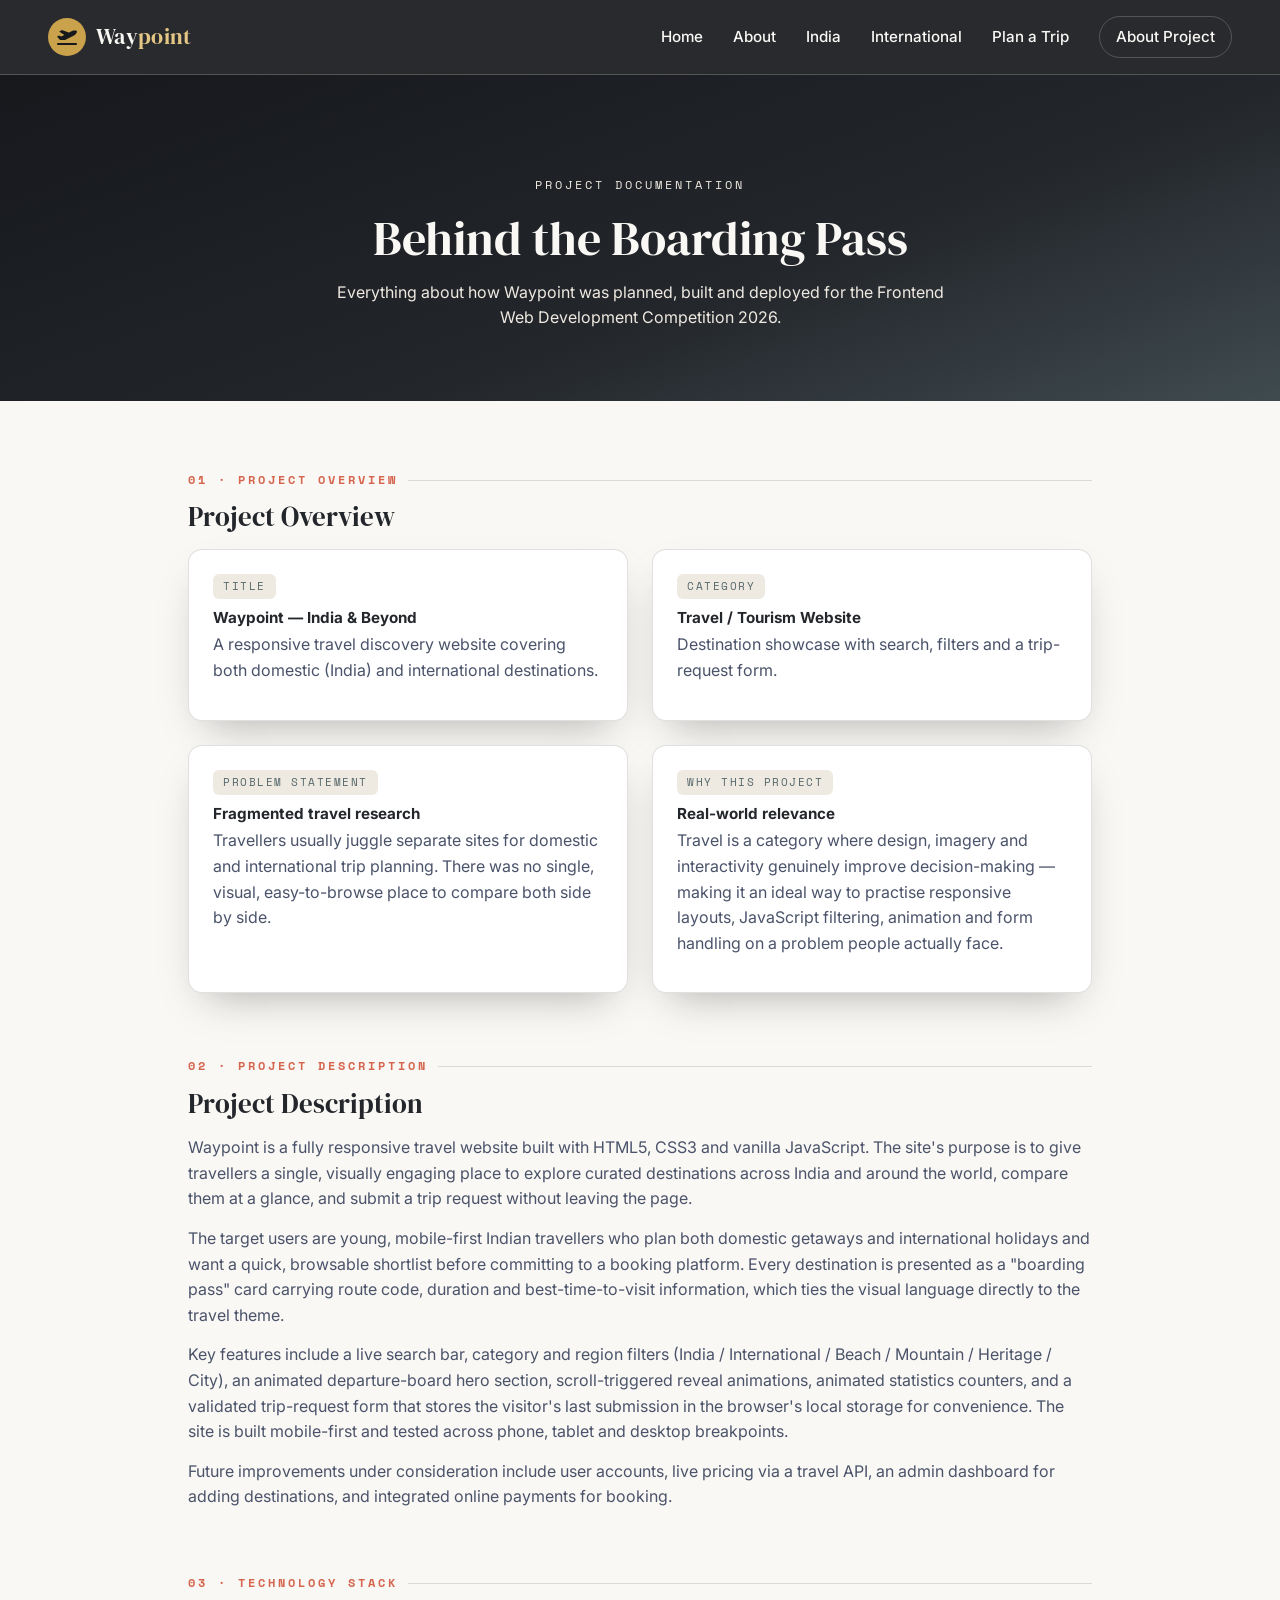
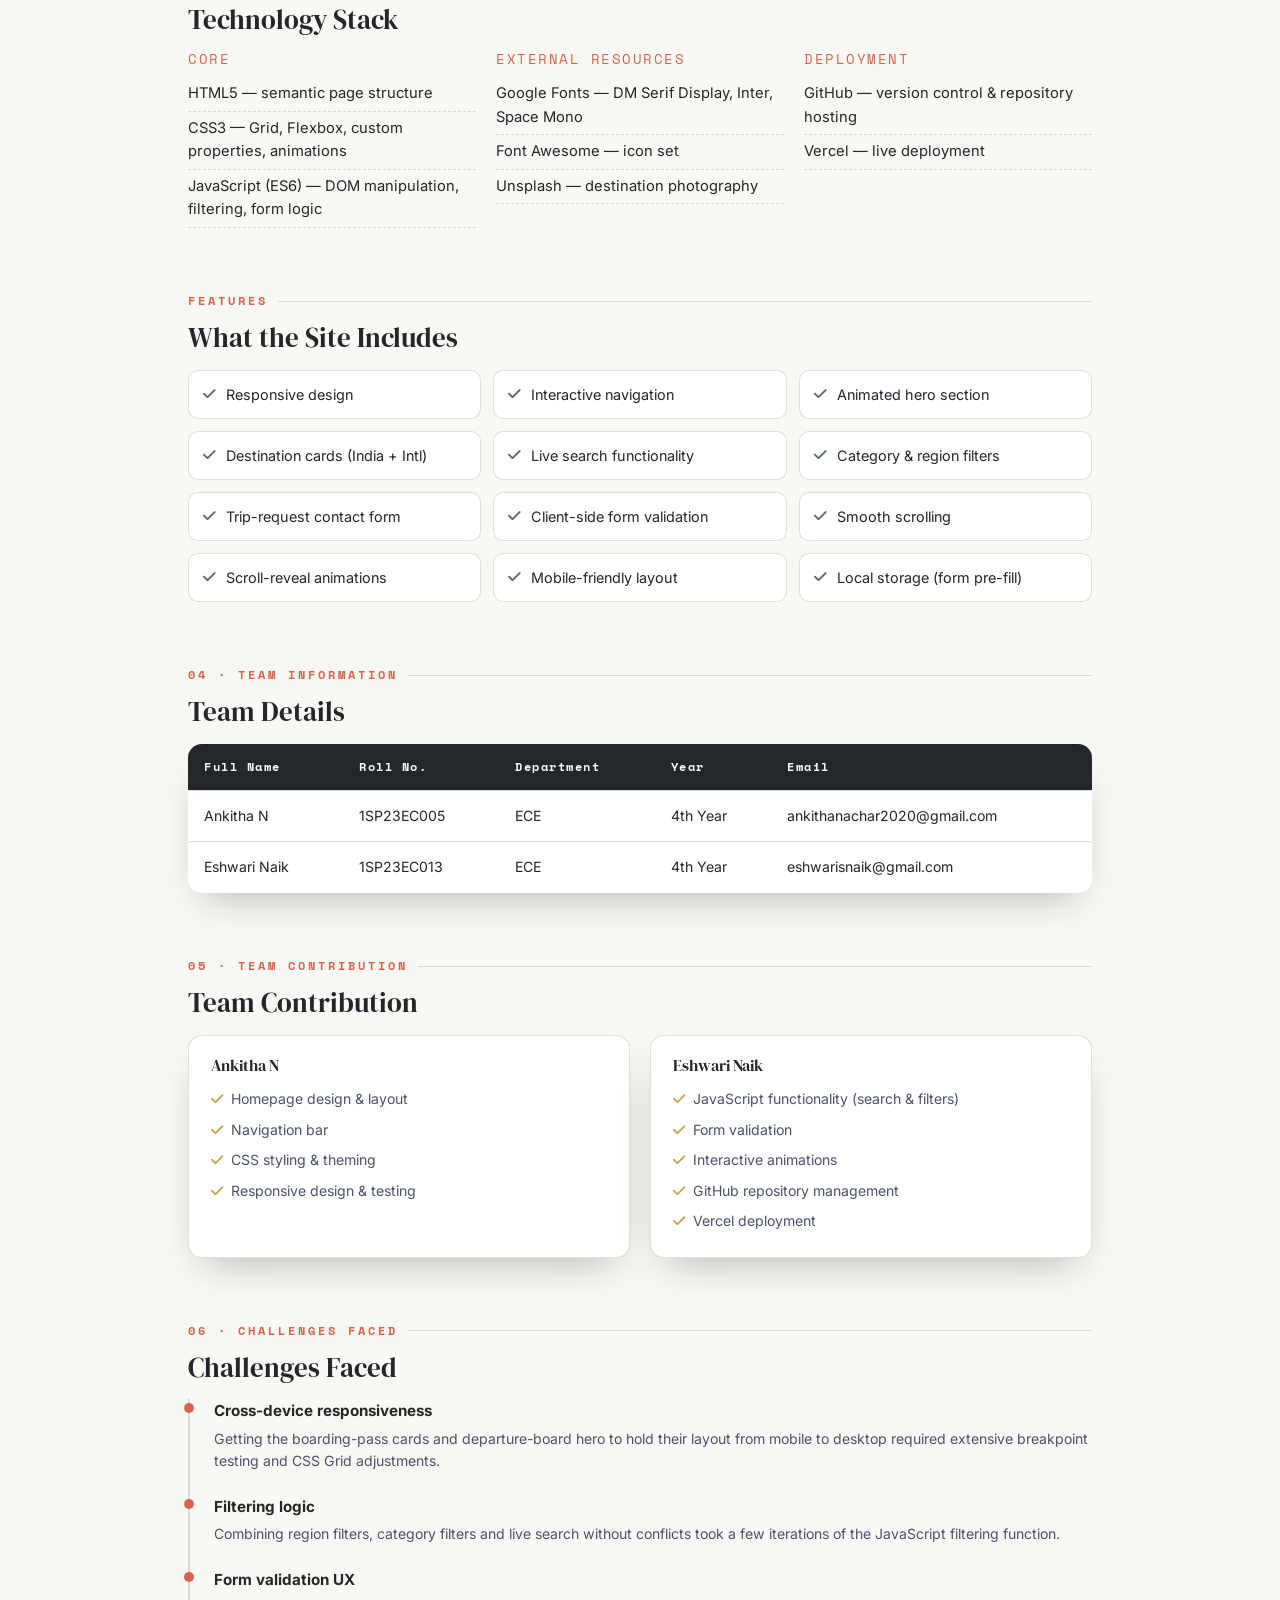
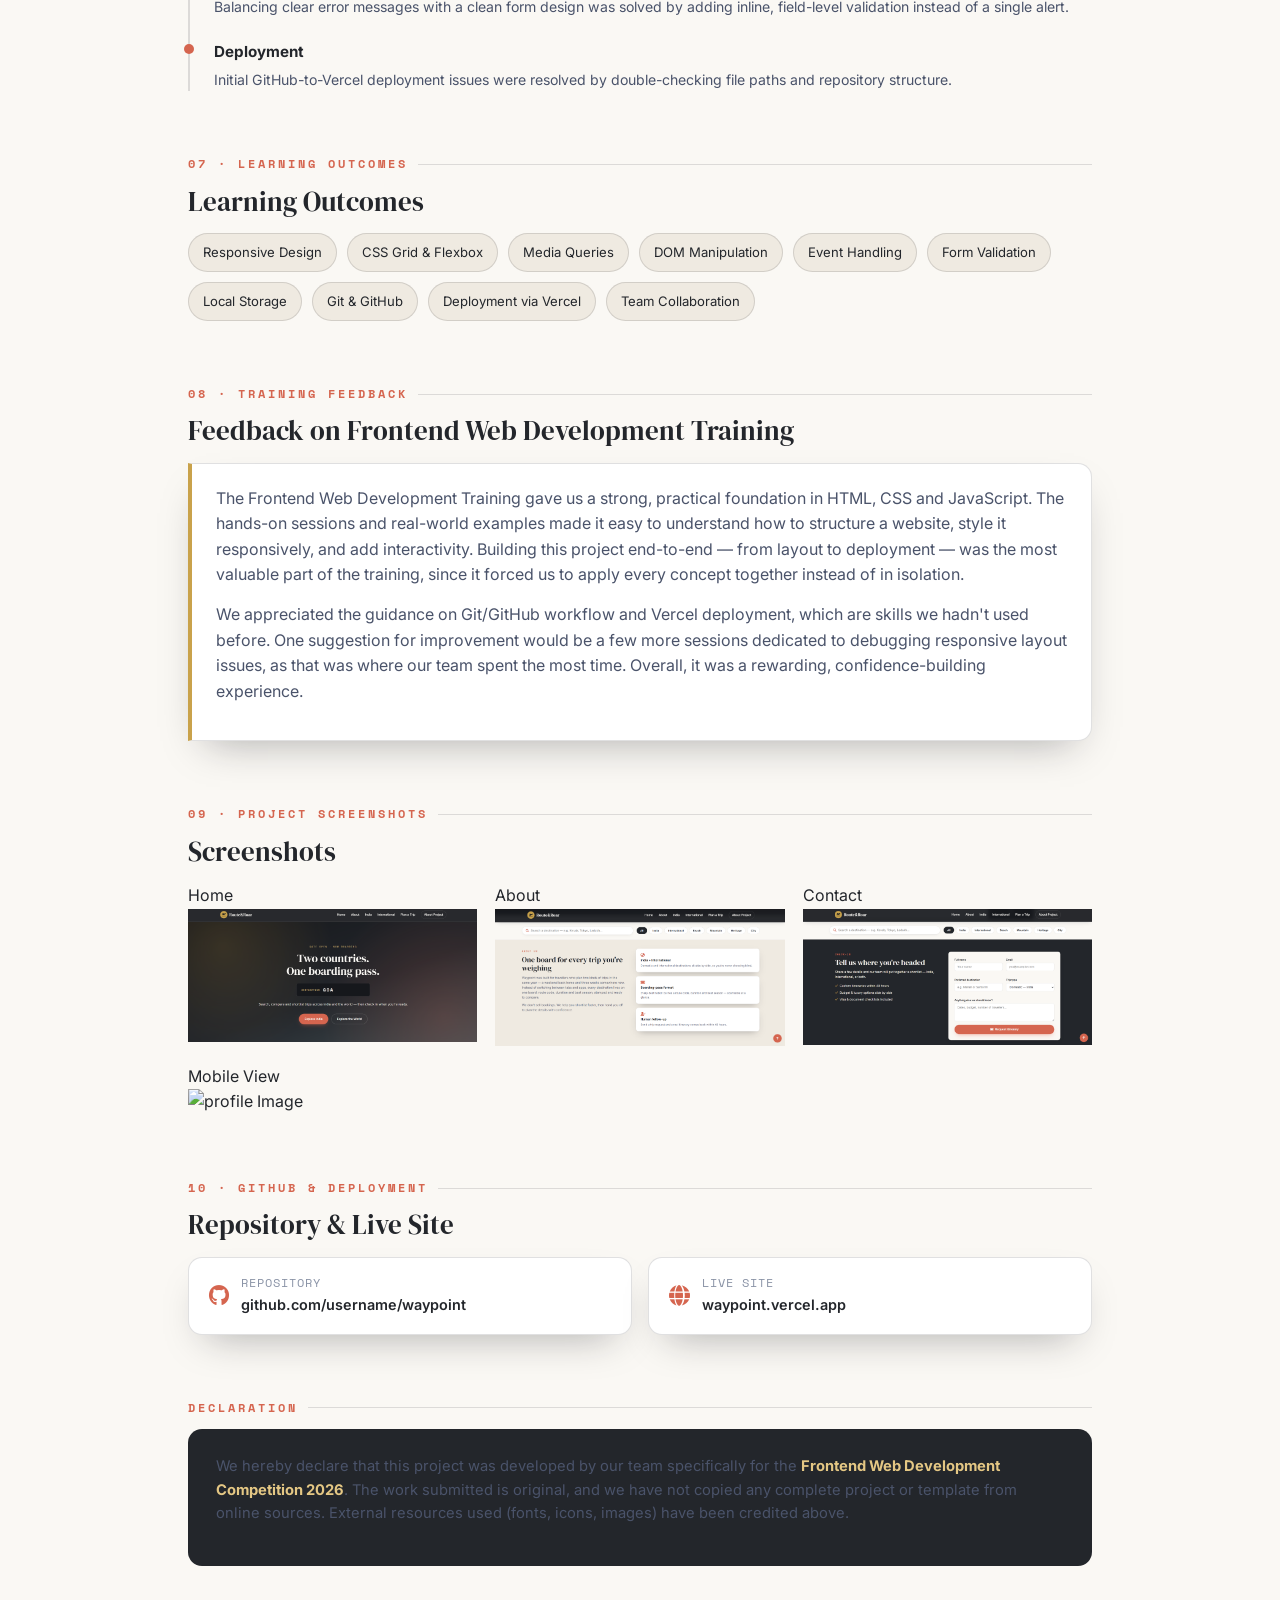
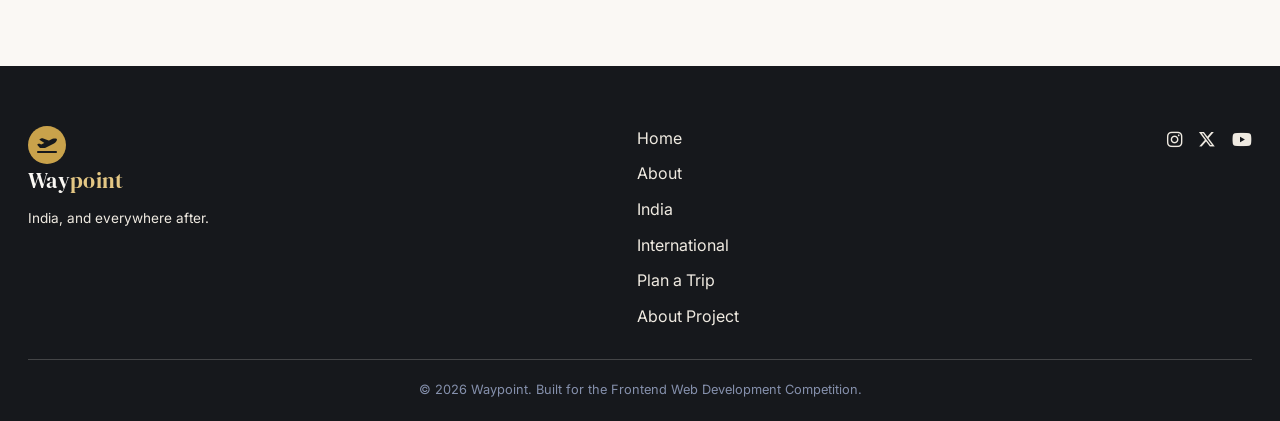
==== about.html @ a16e421b "Fix HTML encoding issues in about.html" ====
<!DOCTYPE html>
<html lang="en">
<head>
<meta charset="UTF-8">
<meta name="viewport" content="width=device-width, initial-scale=1.0">
<title>About Project — Route&Roar</title>
<link rel="preconnect" href="https://fonts.googleapis.com">
<link href="https://fonts.googleapis.com/css2?family=DM+Serif+Display:ital@0;1&family=Inter:wght@400;500;600;700&family=Space+Mono:wght@400;700&display=swap" rel="stylesheet">
<link rel="stylesheet" href="https://cdnjs.cloudflare.com/ajax/libs/font-awesome/6.5.1/css/all.min.css">
<link rel="stylesheet" href="style.css">
</head>
<body>

<!-- ===== NAV ===== -->
<header class="topbar" id="topbar">
  <div class="topbar-inner">
    <a href="index.html" class="brand">
      <span class="brand-mark"><i class="fa-solid fa-plane-departure"></i></span>
      <span class="brand-text">Way<em>point</em></span>
    </a>
    <nav class="navlinks" id="navlinks">
      <a href="index.html#home">Home</a>
      <a href="index.html#about">About</a>
      <a href="index.html#india">India</a>
      <a href="index.html#international">International</a>
      <a href="index.html#contact">Plan a Trip</a>
      <a href="about.html" class="doc-link">About Project</a>
    </nav>
    <button class="hamburger" id="hamburger" aria-label="Toggle menu">
      <span></span><span></span><span></span>
    </button>
  </div>
</header>

<!-- ===== DOC HERO ===== -->
<section class="doc-hero">
  <p class="eyebrow">PROJECT DOCUMENTATION</p>
  <h1>Behind the Boarding Pass</h1>
  <p>Everything about how Waypoint was planned, built and deployed for the Frontend Web Development Competition 2026.</p>
</section>

<div class="doc-wrap">

  <!-- 1. PROJECT OVERVIEW -->
  <section class="doc-section reveal">
    <div class="doc-kicker">01 · PROJECT OVERVIEW</div>
    <h2>Project Overview</h2>
    <div class="doc-grid-2">
      <div class="info-card">
        <span class="tag">TITLE</span>
        <h3>Waypoint — India & Beyond</h3>
        <p>A responsive travel discovery website covering both domestic (India) and international destinations.</p>
      </div>
      <div class="info-card">
        <span class="tag">CATEGORY</span>
        <h3>Travel / Tourism Website</h3>
        <p>Destination showcase with search, filters and a trip-request form.</p>
      </div>
      <div class="info-card">
        <span class="tag">PROBLEM STATEMENT</span>
        <h3>Fragmented travel research</h3>
        <p>Travellers usually juggle separate sites for domestic and international trip planning. There was no single, visual, easy-to-browse place to compare both side by side.</p>
      </div>
      <div class="info-card">
        <span class="tag">WHY THIS PROJECT</span>
        <h3>Real-world relevance</h3>
        <p>Travel is a category where design, imagery and interactivity genuinely improve decision-making — making it an ideal way to practise responsive layouts, JavaScript filtering, animation and form handling on a problem people actually face.</p>
      </div>
    </div>
  </section>

  <!-- 2. PROJECT DESCRIPTION -->
  <section class="doc-section reveal">
    <div class="doc-kicker">02 · PROJECT DESCRIPTION</div>
    <h2>Project Description</h2>
    <p>Waypoint is a fully responsive travel website built with HTML5, CSS3 and vanilla JavaScript. The site's purpose is to give travellers a single, visually engaging place to explore curated destinations across India and around the world, compare them at a glance, and submit a trip request without leaving the page.</p>
    <p>The target users are young, mobile-first Indian travellers who plan both domestic getaways and international holidays and want a quick, browsable shortlist before committing to a booking platform. Every destination is presented as a "boarding pass" card carrying route code, duration and best-time-to-visit information, which ties the visual language directly to the travel theme.</p>
    <p>Key features include a live search bar, category and region filters (India / International / Beach / Mountain / Heritage / City), an animated departure-board hero section, scroll-triggered reveal animations, animated statistics counters, and a validated trip-request form that stores the visitor's last submission in the browser's local storage for convenience. The site is built mobile-first and tested across phone, tablet and desktop breakpoints.</p>
    <p>Future improvements under consideration include user accounts, live pricing via a travel API, an admin dashboard for adding destinations, and integrated online payments for booking.</p>
  </section>

  <!-- 3. TECHNOLOGY STACK -->
  <section class="doc-section reveal">
    <div class="doc-kicker">03 · TECHNOLOGY STACK</div>
    <h2>Technology Stack</h2>
    <div class="stack-groups">
      <div>
        <h3>CORE</h3>
        <ul>
          <li>HTML5 — semantic page structure</li>
          <li>CSS3 — Grid, Flexbox, custom properties, animations</li>
          <li>JavaScript (ES6) — DOM manipulation, filtering, form logic</li>
        </ul>
      </div>
      <div>
        <h3>EXTERNAL RESOURCES</h3>
        <ul>
          <li>Google Fonts — DM Serif Display, Inter, Space Mono</li>
          <li>Font Awesome — icon set</li>
          <li>Unsplash — destination photography</li>
        </ul>
      </div>
      <div>
        <h3>DEPLOYMENT</h3>
        <ul>
          <li>GitHub — version control &amp; repository hosting</li>
          <li>Vercel — live deployment</li>
        </ul>
      </div>
    </div>
  </section>

  <!-- FEATURES -->
  <section class="doc-section reveal">
    <div class="doc-kicker">FEATURES</div>
    <h2>What the Site Includes</h2>
    <ul class="feature-checklist">
      <li><i class="fa-solid fa-check"></i> Responsive design</li>
      <li><i class="fa-solid fa-check"></i> Interactive navigation</li>
      <li><i class="fa-solid fa-check"></i> Animated hero section</li>
      <li><i class="fa-solid fa-check"></i> Destination cards (India + Intl)</li>
      <li><i class="fa-solid fa-check"></i> Live search functionality</li>
      <li><i class="fa-solid fa-check"></i> Category &amp; region filters</li>
      <li><i class="fa-solid fa-check"></i> Trip-request contact form</li>
      <li><i class="fa-solid fa-check"></i> Client-side form validation</li>
      <li><i class="fa-solid fa-check"></i> Smooth scrolling</li>
      <li><i class="fa-solid fa-check"></i> Scroll-reveal animations</li>
      <li><i class="fa-solid fa-check"></i> Mobile-friendly layout</li>
      <li><i class="fa-solid fa-check"></i> Local storage (form pre-fill)</li>
    </ul>
  </section>

  <!-- 4. TEAM INFORMATION -->
  <section class="doc-section reveal">
    <div class="doc-kicker">04 · TEAM INFORMATION</div>
    <h2>Team Details</h2>
    <table class="team-table">
      <thead>
        <tr><th>Full Name</th><th>Roll No.</th><th>Department</th><th>Year</th><th>Email </th></tr>
      </thead>
      <tbody>
        <tr><td>Ankitha N</td><td>1SP23EC005</td><td>ECE</td><td>4th Year</td><td>ankithanachar2020@gmail.com</td></tr>
        <tr><td>Eshwari Naik</td><td>1SP23EC013</td><td>ECE</td><td>4th Year</td><td>eshwarisnaik@gmail.com</td></tr>
      </tbody>
    </table>
  </section>

  <!-- 5. TEAM CONTRIBUTION -->
  <section class="doc-section reveal">
    <div class="doc-kicker">05 · TEAM CONTRIBUTION</div>
    <h2>Team Contribution</h2>
    <div class="contribution-grid">
      <div class="contribution-card">
        <h3>Ankitha N</h3>
        <ul>
          <li><i class="fa-solid fa-check"></i> Homepage design &amp; layout</li>
          <li><i class="fa-solid fa-check"></i> Navigation bar</li>
          <li><i class="fa-solid fa-check"></i> CSS styling &amp; theming</li>
           <li><i class="fa-solid fa-check"></i> Responsive design &amp; testing</li>
        </ul>
      </div>
      <div class="contribution-card">
        <h3>Eshwari Naik</h3>
        <ul>
          <li><i class="fa-solid fa-check"></i> JavaScript functionality (search &amp; filters)</li>
          <li><i class="fa-solid fa-check"></i> Form validation</li>
          <li><i class="fa-solid fa-check"></i> Interactive animations</li>
          <li><i class="fa-solid fa-check"></i> GitHub repository management</li>
          <li><i class="fa-solid fa-check"></i> Vercel deployment</li>
        </ul>
      </div>
    </div>
  </section>

  <!-- 6. CHALLENGES FACED -->
  <section class="doc-section reveal">
    <div class="doc-kicker">06 · CHALLENGES FACED</div>
    <h2>Challenges Faced</h2>
    <div class="timeline">
      <div class="timeline-item">
        <h4>Cross-device responsiveness</h4>
        <p>Getting the boarding-pass cards and departure-board hero to hold their layout from mobile to desktop required extensive breakpoint testing and CSS Grid adjustments.</p>
      </div>
      <div class="timeline-item">
        <h4>Filtering logic</h4>
        <p>Combining region filters, category filters and live search without conflicts took a few iterations of the JavaScript filtering function.</p>
      </div>
      <div class="timeline-item">
        <h4>Form validation UX</h4>
        <p>Balancing clear error messages with a clean form design was solved by adding inline, field-level validation instead of a single alert.</p>
      </div>
      <div class="timeline-item">
        <h4>Deployment</h4>
        <p>Initial GitHub-to-Vercel deployment issues were resolved by double-checking file paths and repository structure.</p>
      </div>
    </div>
  </section>

  <!-- 7. LEARNING OUTCOMES -->
  <section class="doc-section reveal">
    <div class="doc-kicker">07 · LEARNING OUTCOMES</div>
    <h2>Learning Outcomes</h2>
    <div class="outcome-tags">
      <span>Responsive Design</span>
      <span>CSS Grid &amp; Flexbox</span>
      <span>Media Queries</span>
      <span>DOM Manipulation</span>
      <span>Event Handling</span>
      <span>Form Validation</span>
      <span>Local Storage</span>
      <span>Git &amp; GitHub</span>
      <span>Deployment via Vercel</span>
      <span>Team Collaboration</span>
    </div>
  </section>

  <!-- 8. FEEDBACK -->
  <section class="doc-section reveal">
    <div class="doc-kicker">08 · TRAINING FEEDBACK</div>
    <h2>Feedback on Frontend Web Development Training</h2>
    <div class="feedback-box">
      <p>The Frontend Web Development Training gave us a strong, practical foundation in HTML, CSS and JavaScript. The hands-on sessions and real-world examples made it easy to understand how to structure a website, style it responsively, and add interactivity. Building this project end-to-end — from layout to deployment — was the most valuable part of the training, since it forced us to apply every concept together instead of in isolation.</p>
      <p style="margin-top:12px;">We appreciated the guidance on Git/GitHub workflow and Vercel deployment, which are skills we hadn't used before. One suggestion for improvement would be a few more sessions dedicated to debugging responsive layout issues, as that was where our team spent the most time. Overall, it was a rewarding, confidence-building experience.</p>
    </div>
  </section>

  <!-- 9. SCREENSHOTS -->
  <section class="doc-section reveal">
    <div class="doc-kicker">09 · PROJECT SCREENSHOTS</div>
    <h2>Screenshots</h2>
    <div class="screenshot-grid">
     <div><span>Home </span><img src="home.png" alt="profile Image"></div>
      <div><span>About </span><img src="about.png" alt="profile Image"></div>
      <div><span>Contact</span><img src="contact.png" alt="profile Image"></div>
    <div><span>Mobile View </span><img src="mobile.png" alt="profile Image"></div>
    </div>
  </section>

  <!-- 10. LINKS -->
  <section class="doc-section reveal">
    <div class="doc-kicker">10 · GITHUB &amp; DEPLOYMENT</div>
    <h2>Repository &amp; Live Site</h2>
    <div class="link-buttons">
      <div class="link-card">
        <i class="fa-brands fa-github"></i>
        <div><span>REPOSITORY</span><a href="https://github.com/username/waypoint" target="_blank" rel="noopener">github.com/username/waypoint</a></div>
      </div>
      <div class="link-card">
        <i class="fa-solid fa-globe"></i>
        <div><span>LIVE SITE</span><a href="https://waypoint.vercel.app" target="_blank" rel="noopener">waypoint.vercel.app</a></div>
      </div>
    </div>
  </section>

  <!-- DECLARATION -->
  <section class="doc-section reveal">
    <div class="doc-kicker">DECLARATION</div>
    <div class="declaration-box">
      <p>We hereby declare that this project was developed by our team specifically for the <strong>Frontend Web Development Competition 2026</strong>. The work submitted is original, and we have not copied any complete project or template from online sources. External resources used (fonts, icons, images) have been credited above.</p>
    </div>
  </section>

</div>

<!-- ===== FOOTER ===== -->
<footer class="site-footer">
  <div class="footer-inner">
    <div class="footer-brand">
      <span class="brand-mark"><i class="fa-solid fa-plane-departure"></i></span>
      <span class="brand-text">Way<em>point</em></span>
      <p>India, and everywhere after.</p>
    </div>
    <div class="footer-links">
      <a href="index.html#home">Home</a>
      <a href="index.html#about">About</a>
      <a href="index.html#india">India</a>
      <a href="index.html#international">International</a>
      <a href="index.html#contact">Plan a Trip</a>
      <a href="about.html">About Project</a>
    </div>
    <div class="footer-social">
      <a href="#" aria-label="Instagram"><i class="fa-brands fa-instagram"></i></a>
      <a href="#" aria-label="Twitter"><i class="fa-brands fa-x-twitter"></i></a>
      <a href="#" aria-label="YouTube"><i class="fa-brands fa-youtube"></i></a>
    </div>
  </div>
  <p class="footer-bottom">&copy; 2026 Waypoint. Built for the Frontend Web Development Competition.</p>
</footer>

<div class="scroll-top" id="scrollTop" aria-label="Scroll to top"><i class="fa-solid fa-arrow-up"></i></div>

<script src="script.js"></script>
</body>
</html>
---- style.css ----
/* =========================================================
   WAYPOINT — Travel Website
   Palette: Indigo navy / Marigold gold / Coral / Cream / Teal
   Type: DM Serif Display (display) + Inter (body) + Space Mono (data)
   ========================================================= */

:root{
  --navy: #23262B;
  --navy-deep: #16181C;
  --gold: #C9A24B;
  --gold-soft: #E4C784;
  --coral: #D5654F;
  --cream: #FAF8F4;
  --cream-dim: #EFEAE1;
  --teal: #55676B;
  --ink: #23262B;
  --line: rgba(35,38,43,0.14);
  --line-light: rgba(250,248,244,0.2);

  --font-display: 'DM Serif Display', serif;
  --font-body: 'Inter', sans-serif;
  --font-mono: 'Space Mono', monospace;

  --radius: 14px;
  --shadow: 0 18px 40px -18px rgba(22,24,28,0.35);
}

*{ box-sizing:border-box; margin:0; padding:0; }
html{ scroll-behavior:smooth; }
body{
  font-family: var(--font-body);
  color: var(--ink);
  background: var(--cream);
  line-height:1.6;
  overflow-x:hidden;
}
img{ max-width:100%; display:block; }
a{ text-decoration:none; color:inherit; }
ul{ list-style:none; }
h1,h2,h3{ font-family: var(--font-display); font-weight:400; line-height:1.15; }

@media (prefers-reduced-motion: reduce){
  *{ animation-duration:0.01ms !important; animation-iteration-count:1 !important; transition-duration:0.01ms !important; scroll-behavior:auto !important; }
}

:focus-visible{ outline:3px solid var(--coral); outline-offset:2px; }

.btn{
  display:inline-flex; align-items:center; gap:8px;
  padding:14px 28px; border-radius:999px; font-weight:600; font-size:0.95rem;
  border:2px solid transparent; cursor:pointer; transition:transform .2s ease, box-shadow .2s ease, background .2s ease;
}
.btn-primary{ background:var(--coral); color:var(--cream); box-shadow:0 10px 24px -10px rgba(232,101,79,0.6); }
.btn-primary:hover{ transform:translateY(-2px); box-shadow:0 16px 30px -12px rgba(232,101,79,0.7); }
.btn-ghost{ background:transparent; border-color:var(--line-light); color:var(--cream); }
.btn-ghost:hover{ background:rgba(250,246,239,0.1); transform:translateY(-2px); }
.btn-wide{ width:100%; justify-content:center; }

/* ===================== NAV ===================== */
.topbar{
  position:sticky; top:0; z-index:100;
  background:rgba(22,24,28,0.92);
  backdrop-filter:blur(10px);
  border-bottom:1px solid var(--line-light);
}
.topbar-inner{
  max-width:1240px; margin:0 auto; padding:16px 28px;
  display:flex; align-items:center; justify-content:space-between;
}
.brand{ display:flex; align-items:center; gap:10px; color:var(--cream); }
.brand-mark{
  width:38px; height:38px; border-radius:50%; background:var(--gold);
  display:flex; align-items:center; justify-content:center; color:var(--navy-deep); font-size:1rem;
}
.brand-text{ font-family:var(--font-display); font-size:1.35rem; letter-spacing:0.3px; }
.brand-text em{ font-style:normal; color:var(--gold-soft); }

.navlinks{ display:flex; align-items:center; gap:30px; }
.navlinks a{ color:var(--cream); font-weight:500; font-size:0.95rem; position:relative; padding:4px 0; }
.navlinks a::after{
  content:""; position:absolute; left:0; bottom:-4px; width:0; height:2px; background:var(--gold);
  transition:width .25s ease;
}
.navlinks a:hover::after{ width:100%; }
.doc-link{
  border:1px solid var(--line-light); border-radius:999px; padding:8px 16px !important;
}
.doc-link::after{ display:none; }
.doc-link:hover{ background:var(--gold); color:var(--navy-deep); border-color:var(--gold); }

.hamburger{
  display:none; flex-direction:column; gap:5px; background:none; border:none; cursor:pointer; padding:6px;
}
.hamburger span{ width:24px; height:2px; background:var(--cream); border-radius:2px; transition:.3s; }
.hamburger.open span:nth-child(1){ transform:translateY(7px) rotate(45deg); }
.hamburger.open span:nth-child(2){ opacity:0; }
.hamburger.open span:nth-child(3){ transform:translateY(-7px) rotate(-45deg); }

/* ===================== HERO ===================== */
.hero{
  position:relative;
  background:linear-gradient(160deg, var(--navy-deep) 0%, var(--navy) 55%, var(--teal) 130%);
  color:var(--cream);
  padding:120px 28px 100px;
  text-align:center;
  overflow:hidden;
}
.hero-bg{
  position:absolute; inset:0;
  background-image:
    radial-gradient(circle at 12% 20%, rgba(217,164,65,0.16), transparent 40%),
    radial-gradient(circle at 88% 78%, rgba(232,101,79,0.18), transparent 45%);
  pointer-events:none;
}
.hero-inner{ position:relative; max-width:820px; margin:0 auto; }
.eyebrow{
  font-family:var(--font-mono); letter-spacing:3px; font-size:0.75rem; color:var(--gold-soft);
  margin-bottom:18px;
}
.hero-title{ font-size:clamp(2.2rem, 5.5vw, 3.6rem); margin-bottom:32px; }

.flap-board{
  display:flex; justify-content:center; margin:0 auto 28px;
}
.flap-row{
  display:inline-flex; align-items:center; gap:16px;
  background:var(--navy-deep); border:1px solid var(--line-light);
  border-radius:10px; padding:14px 26px;
}
.flap-label{ font-family:var(--font-mono); font-size:0.7rem; letter-spacing:2px; color:var(--gold-soft); }
.flap-word{
  font-family:var(--font-mono); font-size:1.5rem; font-weight:700; letter-spacing:4px; color:var(--cream);
  min-width:220px; text-align:left; display:inline-block;
}
.hero-sub{ font-size:1.05rem; color:var(--cream-dim); margin-bottom:36px; }
.hero-actions{ display:flex; gap:16px; justify-content:center; flex-wrap:wrap; }

/* ===================== SEARCH STRIP ===================== */
.search-strip{
  background:var(--cream); border-bottom:1px solid var(--line);
  padding:26px 28px; position:sticky; top:70px; z-index:90;
}
.search-inner{ max-width:1240px; margin:0 auto; display:flex; flex-wrap:wrap; gap:18px; align-items:center; justify-content:space-between; }
.search-field{
  display:flex; align-items:center; gap:10px; background:#fff;
  border:1px solid var(--line); border-radius:999px; padding:12px 20px; flex:1; min-width:260px;
  box-shadow:0 6px 16px -12px rgba(22,24,28,0.3);
}
.search-field i{ color:var(--coral); }
.search-field input{ border:none; outline:none; font-family:var(--font-body); font-size:0.95rem; width:100%; background:transparent; color:var(--ink); }

.filter-pills{ display:flex; gap:10px; flex-wrap:wrap; }
.pill{
  font-family:var(--font-body); font-size:0.85rem; font-weight:600; padding:9px 18px; border-radius:999px;
  border:1px solid var(--line); background:#fff; color:var(--navy); cursor:pointer; transition:.2s ease;
}
.pill:hover{ border-color:var(--gold); }
.pill.active{ background:var(--navy); color:var(--cream); border-color:var(--navy); }

/* ===================== ABOUT ===================== */
.about-section{ background:var(--cream-dim); padding:80px 28px; }
.about-inner{
  max-width:1240px; margin:0 auto; display:grid; grid-template-columns:1fr 1.2fr; gap:56px; align-items:start;
}
.about-copy h2{ font-size:clamp(1.8rem,3.2vw,2.4rem); margin:10px 0 16px; color:var(--navy); }
.about-copy p{ color:#5A6478; margin-bottom:14px; }
.about-cards{ display:grid; gap:20px; }
.about-card{
  background:#fff; border:1px solid var(--line); border-radius:var(--radius); padding:22px 24px;
  box-shadow:var(--shadow); display:flex; flex-direction:column; gap:8px;
}
.about-card i{ color:var(--coral); font-size:1.3rem; }
.about-card h3{ font-family:var(--font-body); font-size:1rem; font-weight:700; color:var(--navy); }
.about-card p{ font-size:0.88rem; color:#5A6478; }

/* ===================== DESTINATIONS ===================== */
.destinations{ max-width:1240px; margin:0 auto; padding:80px 28px 40px; }
.destinations.alt{ background:var(--cream-dim); max-width:none; padding-left:0; padding-right:0; }
.destinations.alt .section-head,
.destinations.alt .card-grid{ max-width:1240px; margin-left:auto; margin-right:auto; padding-left:28px; padding-right:28px; }

.section-head{ max-width:640px; margin-bottom:44px; }
.section-code{
  font-family:var(--font-mono); font-size:0.75rem; letter-spacing:3px; color:var(--coral); font-weight:700;
}
.section-head h2{ font-size:clamp(1.8rem,3.5vw,2.6rem); margin:10px 0 12px; color:var(--navy); }
.section-head p{ color:#5A6478; }

.card-grid{
  display:grid; grid-template-columns:repeat(auto-fill, minmax(300px,1fr)); gap:28px;
}

/* Boarding pass card — signature element */
.pass-card{
  background:#fff; border-radius:var(--radius); overflow:hidden; box-shadow:var(--shadow);
  border:1px solid var(--line); display:flex; flex-direction:column;
  transition:transform .3s ease, box-shadow .3s ease;
}
.pass-card:hover{ transform:translateY(-6px); box-shadow:0 26px 50px -20px rgba(22,24,28,0.4); }
.pass-photo{ position:relative; height:190px; overflow:hidden; }
.pass-photo img{ width:100%; height:100%; object-fit:cover; transition:transform .5s ease; }
.pass-card:hover .pass-photo img{ transform:scale(1.08); }
.pass-tag{
  position:absolute; top:12px; left:12px; background:var(--navy-deep); color:var(--gold-soft);
  font-family:var(--font-mono); font-size:0.68rem; letter-spacing:1.5px; padding:5px 10px; border-radius:6px;
}
.pass-body{ padding:20px 22px 8px; flex:1; }
.pass-route{ display:flex; align-items:baseline; justify-content:space-between; margin-bottom:6px; }
.pass-code{ font-family:var(--font-mono); font-weight:700; color:var(--coral); font-size:1.1rem; }
.pass-city{ font-family:var(--font-display); font-size:1.3rem; color:var(--navy); }
.pass-desc{ font-size:0.9rem; color:#5A6478; margin-bottom:14px; }

.pass-perf{
  position:relative; height:0; border-top:2px dashed var(--line); margin:0 22px;
}
.pass-perf::before,.pass-perf::after{
  content:""; position:absolute; top:-9px; width:18px; height:18px; border-radius:50%; background:var(--cream);
}
.pass-perf::before{ left:-31px; }
.pass-perf::after{ right:-31px; }
.destinations.alt .pass-perf::before,
.destinations.alt .pass-perf::after{ background:var(--cream-dim); }

.pass-stub{
  display:flex; align-items:center; justify-content:space-between; padding:14px 22px 20px;
  font-family:var(--font-mono); font-size:0.75rem; color:var(--navy);
}
.pass-stub .stub-item{ display:flex; flex-direction:column; gap:2px; }
.pass-stub .stub-item span:first-child{ color:#9AA3B5; letter-spacing:1px; font-size:0.62rem; }
.pass-barcode{
  width:60px; height:22px;
  background:repeating-linear-gradient(90deg, var(--navy) 0 2px, transparent 2px 4px);
}

.no-results{ text-align:center; padding:60px 20px; color:#8A93A6; }
.no-results i{ font-size:2rem; color:var(--coral); margin-bottom:12px; display:block; }
.hidden{ display:none !important; }

/* ===================== STATS ===================== */
.stats{
  background:var(--navy); color:var(--cream);
  display:grid; grid-template-columns:repeat(auto-fit,minmax(180px,1fr));
  text-align:center; padding:60px 28px;
}
.stat-num{ display:block; font-family:var(--font-mono); font-size:2.4rem; font-weight:700; color:var(--gold-soft); }
.stat-label{ font-size:0.85rem; color:var(--cream-dim); letter-spacing:0.5px; }

/* ===================== TICKET STUB / TESTIMONIAL ===================== */
.ticket-stub{ padding:80px 28px; background:var(--cream); display:flex; justify-content:center; }
.stub-card{
  max-width:900px; width:100%; display:flex; background:#fff; border-radius:var(--radius); overflow:hidden;
  box-shadow:var(--shadow); border:1px solid var(--line);
}
.stub-left{ padding:40px; flex:3; }
.stub-left i{ color:var(--gold); font-size:1.6rem; margin-bottom:14px; }
.stub-left p{ font-family:var(--font-display); font-size:1.3rem; color:var(--navy); margin-bottom:16px; }
.stub-name{ font-family:var(--font-mono); font-size:0.8rem; color:var(--coral); }
.stub-right{
  flex:1; background:var(--navy-deep); color:var(--cream); display:flex; flex-direction:column;
  align-items:center; justify-content:center; gap:16px; padding:20px;
  border-left:2px dashed var(--line-light);
}
.stub-code{ writing-mode:vertical-rl; font-family:var(--font-mono); letter-spacing:3px; font-size:0.75rem; color:var(--gold-soft); }
.stub-barcode{ width:16px; height:110px; background:repeating-linear-gradient(180deg, var(--cream) 0 2px, transparent 2px 4px); }

/* ===================== CONTACT / FORM ===================== */
.contact{ background:var(--navy); color:var(--cream); padding:90px 28px; }
.contact-inner{
  max-width:1180px; margin:0 auto; display:grid; grid-template-columns:1fr 1.1fr; gap:60px; align-items:start;
}
.contact-copy h2{ font-size:clamp(1.8rem,3vw,2.4rem); margin:10px 0 14px; }
.contact-copy p{ color:var(--cream-dim); margin-bottom:22px; }
.contact-points li{ display:flex; align-items:center; gap:10px; margin-bottom:10px; color:var(--cream-dim); }
.contact-points i{ color:var(--gold); }

.trip-form{
  background:var(--cream); color:var(--ink); border-radius:var(--radius); padding:32px; box-shadow:var(--shadow);
}
.form-row{ display:grid; grid-template-columns:1fr 1fr; gap:18px; }
.form-group{ margin-bottom:18px; display:flex; flex-direction:column; gap:6px; }
.form-group label{ font-size:0.82rem; font-weight:600; color:var(--navy); }
.form-group input, .form-group select, .form-group textarea{
  border:1.5px solid var(--line); border-radius:8px; padding:11px 14px; font-family:var(--font-body);
  font-size:0.92rem; background:#fff; color:var(--ink); transition:border-color .2s ease;
}
.form-group input:focus, .form-group select:focus, .form-group textarea:focus{ border-color:var(--coral); }
.form-group input.invalid, .form-group textarea.invalid{ border-color:#D64545; }
.error-msg{ font-size:0.75rem; color:#D64545; min-height:14px; }
.form-success{
  margin-top:14px; text-align:center; color:var(--teal); font-weight:600; display:flex; align-items:center; justify-content:center; gap:8px;
}

/* ===================== FOOTER ===================== */
.site-footer{ background:var(--navy-deep); color:var(--cream-dim); padding:60px 28px 20px; }
.footer-inner{
  max-width:1240px; margin:0 auto; display:flex; flex-wrap:wrap; gap:40px; justify-content:space-between;
  padding-bottom:30px; border-bottom:1px solid var(--line-light);
}
.footer-brand{ max-width:260px; }
.footer-brand .brand-text{ color:var(--cream); }
.footer-brand p{ margin-top:10px; font-size:0.85rem; }
.footer-links{ display:flex; flex-direction:column; gap:10px; }
.footer-links a:hover{ color:var(--gold-soft); }
.footer-social{ display:flex; gap:16px; font-size:1.1rem; }
.footer-social a:hover{ color:var(--gold-soft); }
.footer-bottom{ text-align:center; font-size:0.8rem; padding-top:20px; color:#8590AC; }

/* ===================== SCROLL TOP ===================== */
.scroll-top{
  position:fixed; bottom:26px; right:26px; width:44px; height:44px; border-radius:50%;
  background:var(--coral); color:#fff; display:flex; align-items:center; justify-content:center;
  cursor:pointer; opacity:0; pointer-events:none; transition:opacity .3s ease, transform .3s ease;
  box-shadow:var(--shadow); z-index:80;
}
.scroll-top.show{ opacity:1; pointer-events:auto; }
.scroll-top:hover{ transform:translateY(-3px); }

/* ===================== ANIMATIONS ===================== */
.reveal{ opacity:0; transform:translateY(24px); transition:opacity .6s ease, transform .6s ease; }
.reveal.in{ opacity:1; transform:translateY(0); }

/* ===================== ABOUT / DOCUMENTATION PAGE ===================== */
.doc-hero{
  background:linear-gradient(160deg, var(--navy-deep) 0%, var(--navy) 60%, var(--teal) 130%);
  color:var(--cream); padding:100px 28px 70px; text-align:center;
}
.doc-hero .eyebrow{ margin-bottom:16px; }
.doc-hero h1{ font-size:clamp(2rem,4.5vw,3rem); margin-bottom:14px; }
.doc-hero p{ color:var(--cream-dim); max-width:640px; margin:0 auto; }

.doc-wrap{ max-width:960px; margin:0 auto; padding:70px 28px 100px; }
.doc-section{ margin-bottom:64px; }
.doc-section:last-child{ margin-bottom:0; }
.doc-kicker{
  font-family:var(--font-mono); font-size:0.72rem; letter-spacing:3px; color:var(--coral); font-weight:700;
  display:flex; align-items:center; gap:10px; margin-bottom:12px;
}
.doc-kicker::after{ content:""; flex:1; height:1px; background:var(--line); }
.doc-section h2{ font-size:1.7rem; color:var(--navy); margin-bottom:16px; }
.doc-section p{ color:#4A536A; margin-bottom:14px; }
.doc-grid-2{ display:grid; grid-template-columns:1fr 1fr; gap:24px; }

.info-card{
  background:#fff; border:1px solid var(--line); border-radius:var(--radius); padding:22px 24px; box-shadow:var(--shadow);
}
.info-card h3{ font-family:var(--font-body); font-size:0.95rem; font-weight:700; color:var(--navy); margin-bottom:6px; }
.info-card .tag{
  display:inline-block; font-family:var(--font-mono); font-size:0.68rem; letter-spacing:1.5px;
  background:var(--cream-dim); color:var(--teal); padding:4px 10px; border-radius:6px; margin-bottom:10px;
}

.feature-checklist{ display:grid; grid-template-columns:repeat(auto-fill,minmax(220px,1fr)); gap:12px; }
.feature-checklist li{
  display:flex; align-items:center; gap:10px; background:#fff; border:1px solid var(--line);
  border-radius:10px; padding:12px 14px; font-size:0.9rem;
}
.feature-checklist i{ color:var(--teal); }

.stack-groups{ display:grid; grid-template-columns:repeat(auto-fit,minmax(220px,1fr)); gap:20px; }
.stack-groups h3{ font-size:0.85rem; color:var(--coral); font-family:var(--font-mono); letter-spacing:1.5px; margin-bottom:10px; }
.stack-groups ul li{ padding:5px 0; border-bottom:1px dashed var(--line); font-size:0.92rem; }

.team-table{ width:100%; border-collapse:collapse; background:#fff; border-radius:var(--radius); overflow:hidden; box-shadow:var(--shadow); }
.team-table th, .team-table td{ text-align:left; padding:14px 16px; font-size:0.88rem; border-bottom:1px solid var(--line); }
.team-table th{ background:var(--navy); color:var(--cream); font-family:var(--font-mono); font-size:0.72rem; letter-spacing:1.5px; }
.team-table tr:last-child td{ border-bottom:none; }

.contribution-grid{ display:grid; grid-template-columns:repeat(auto-fit,minmax(260px,1fr)); gap:20px; }
.contribution-card{ background:#fff; border:1px solid var(--line); border-radius:var(--radius); padding:20px 22px; box-shadow:var(--shadow); }
.contribution-card h3{ color:var(--navy); font-size:1rem; margin-bottom:10px; }
.contribution-card ul li{ display:flex; gap:8px; font-size:0.88rem; padding:4px 0; color:#4A536A; }
.contribution-card ul li i{ color:var(--gold); margin-top:4px; }

.timeline{ border-left:2px solid var(--line); padding-left:24px; display:flex; flex-direction:column; gap:22px; }
.timeline-item{ position:relative; }
.timeline-item::before{
  content:""; position:absolute; left:-30px; top:4px; width:10px; height:10px; border-radius:50%; background:var(--coral);
}
.timeline-item h4{ font-size:0.95rem; color:var(--navy); margin-bottom:4px; }
.timeline-item p{ font-size:0.88rem; margin-bottom:0; }

.outcome-tags{ display:flex; flex-wrap:wrap; gap:10px; }
.outcome-tags span{
  background:var(--cream-dim); color:var(--navy); font-size:0.82rem; padding:8px 14px; border-radius:999px; border:1px solid var(--line);
}

.feedback-box{ background:#fff; border:1px solid var(--line); border-left:4px solid var(--gold); border-radius:0 var(--radius) var(--radius) 0; padding:22px 24px; box-shadow:var(--shadow); }

.screenshot-grid{ display:grid; grid-template-columns:repeat(auto-fit,minmax(220px,1fr)); gap:18px; }
.screenshot-placeholder{
  aspect-ratio:16/10; border:2px dashed var(--line); border-radius:var(--radius); background:var(--cream-dim);
  display:flex; flex-direction:column; align-items:center; justify-content:center; gap:8px; color:#8A93A6; font-size:0.85rem;
}
.screenshot-placeholder i{ font-size:1.6rem; color:var(--coral); }

.link-buttons{ display:flex; gap:16px; flex-wrap:wrap; }
.link-card{
  display:flex; align-items:center; gap:12px; background:#fff; border:1px solid var(--line); border-radius:var(--radius);
  padding:16px 20px; box-shadow:var(--shadow); flex:1; min-width:240px;
}
.link-card i{ font-size:1.3rem; color:var(--coral); }
.link-card div span{ display:block; font-size:0.72rem; color:#8A93A6; letter-spacing:1px; font-family:var(--font-mono); }
.link-card div a{ font-weight:600; color:var(--navy); word-break:break-all; font-size:0.9rem; }
.link-card div a:hover{ color:var(--coral); }

.declaration-box{
  background:var(--navy); color:var(--cream-dim); border-radius:var(--radius); padding:26px 28px; font-size:0.92rem;
}
.declaration-box strong{ color:var(--gold-soft); }

/* ===================== RESPONSIVE ===================== */
@media (max-width:900px){
  .contact-inner{ grid-template-columns:1fr; }
  .about-inner{ grid-template-columns:1fr; }
  .doc-grid-2{ grid-template-columns:1fr; }
  .stub-card{ flex-direction:column; }
  .stub-right{ flex-direction:row; border-left:none; border-top:2px dashed var(--line-light); padding:16px; }
  .stub-code{ writing-mode:horizontal-tb; }
  .stub-barcode{ width:110px; height:16px; background:repeating-linear-gradient(90deg, var(--cream) 0 2px, transparent 2px 4px); }
}

@media (max-width:760px){
  .navlinks{
    position:fixed; top:70px; left:0; right:0; background:var(--navy-deep);
    flex-direction:column; align-items:flex-start; gap:0; padding:10px 28px 20px;
    transform:translateY(-120%); transition:transform .3s ease; border-bottom:1px solid var(--line-light);
  }
  .navlinks.open{ transform:translateY(0); }
  .navlinks a{ width:100%; padding:14px 0; border-bottom:1px solid var(--line-light); }
  .doc-link{ margin-top:10px; text-align:center; }
  .hamburger{ display:flex; }
  .search-strip{ top:64px; }
  .form-row{ grid-template-columns:1fr; }
}

@media (max-width:520px){
  .flap-word{ font-size:1.1rem; min-width:150px; }
  .hero{ padding:100px 20px 80px; }
  .destinations{ padding:60px 20px 20px; }
  .destinations.alt .section-head, .destinations.alt .card-grid{ padding-left:20px; padding-right:20px; }
}
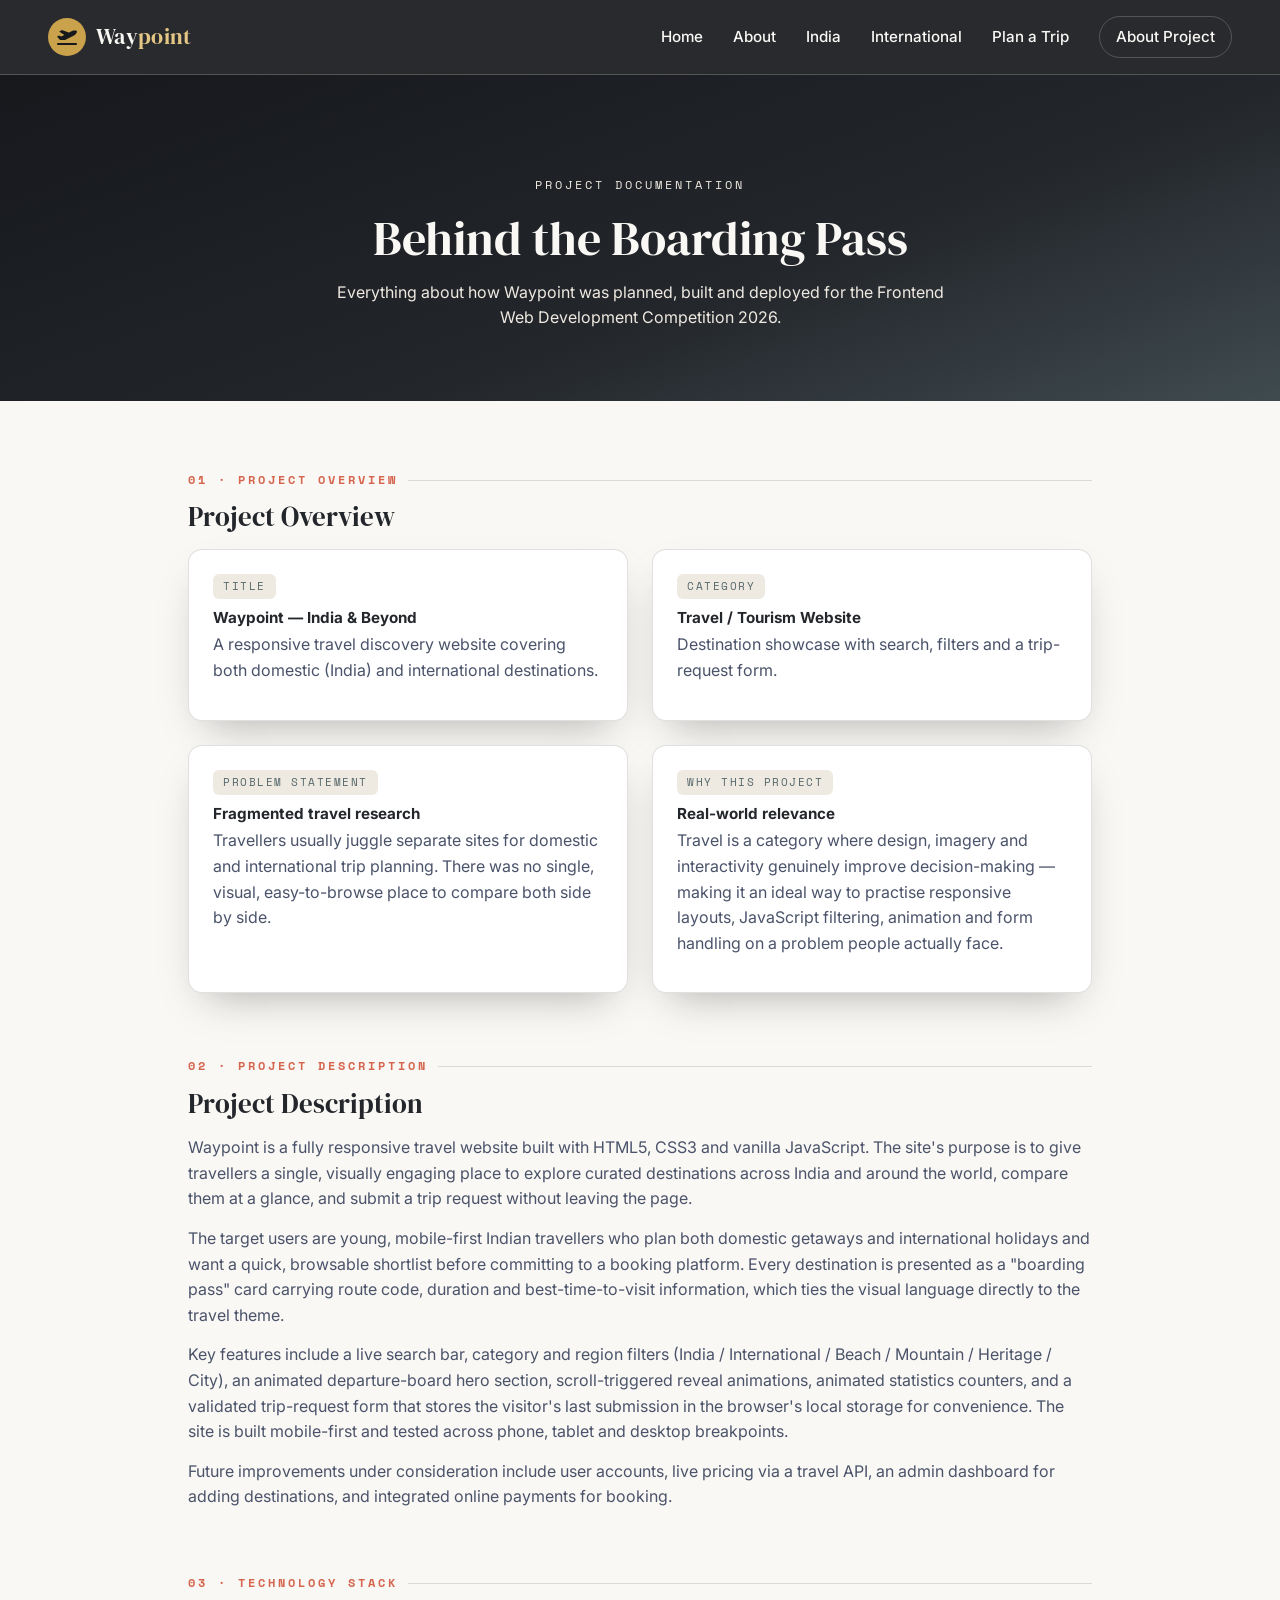
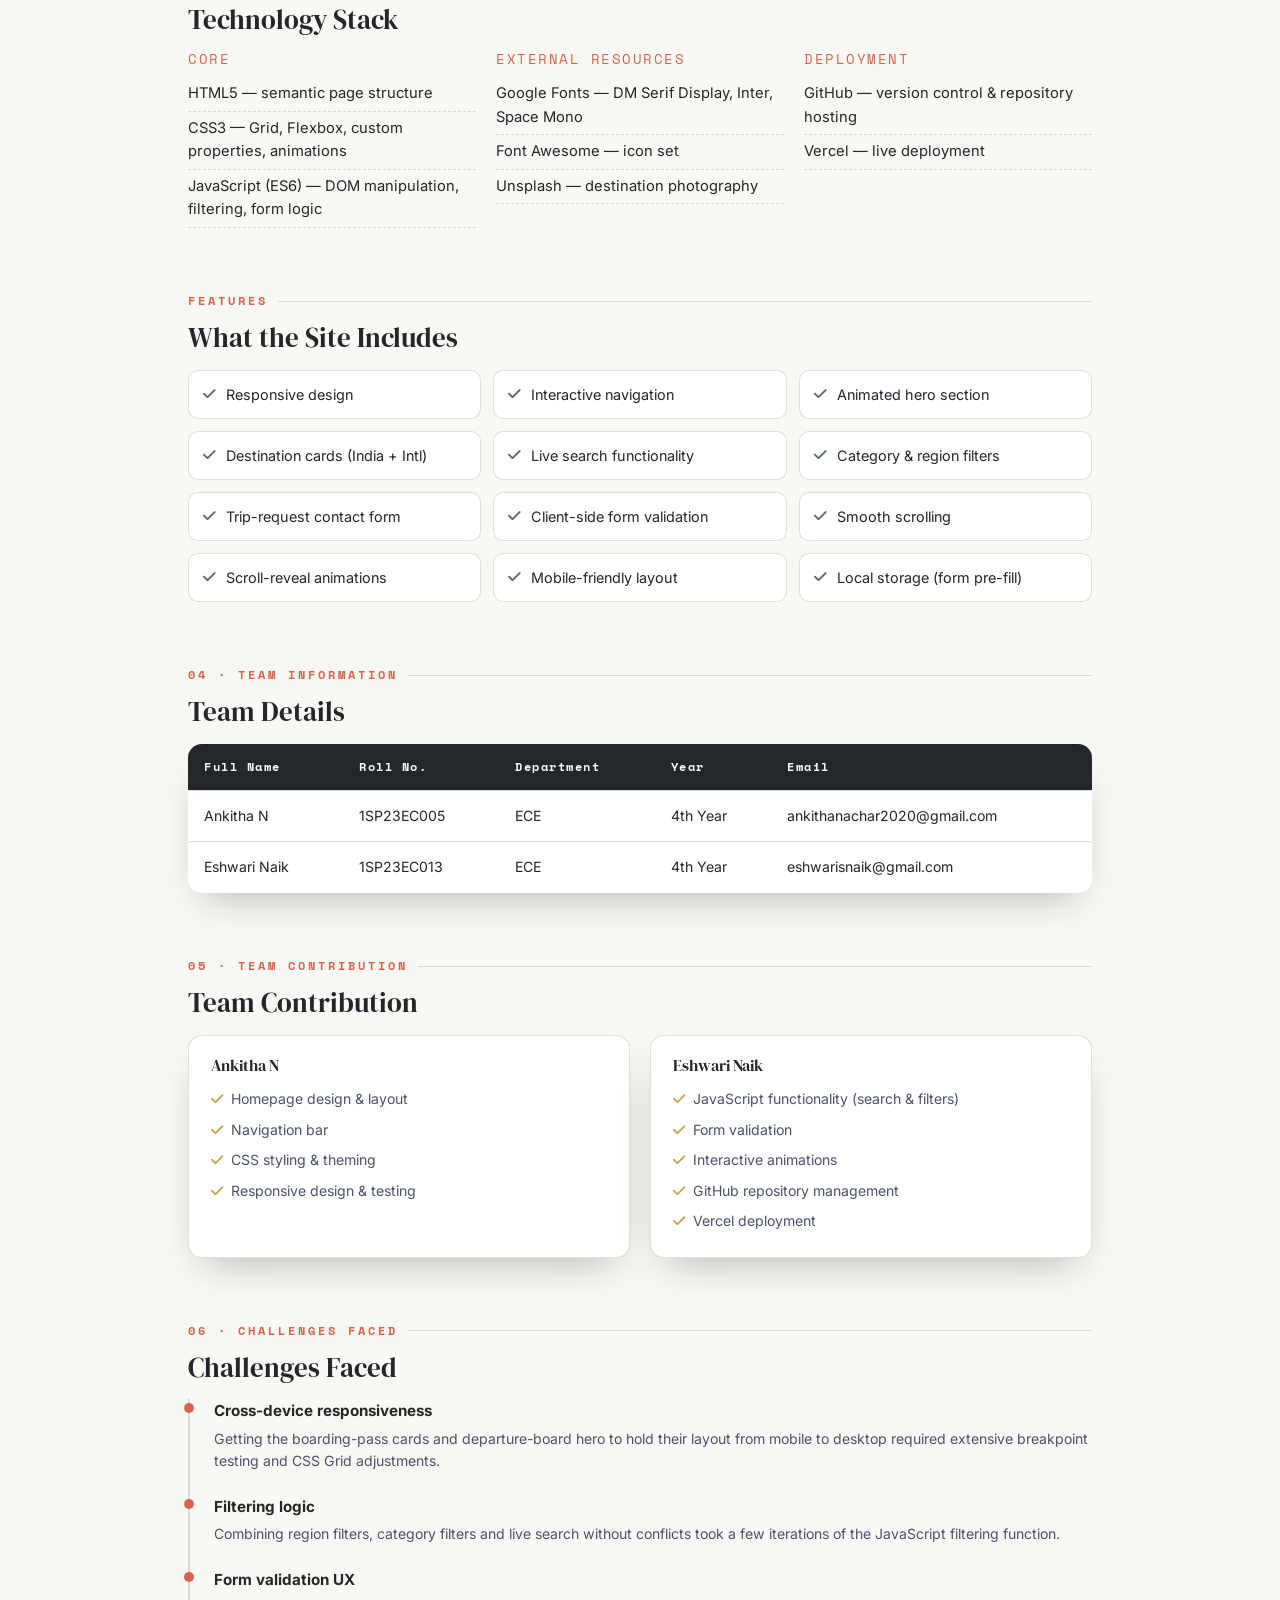
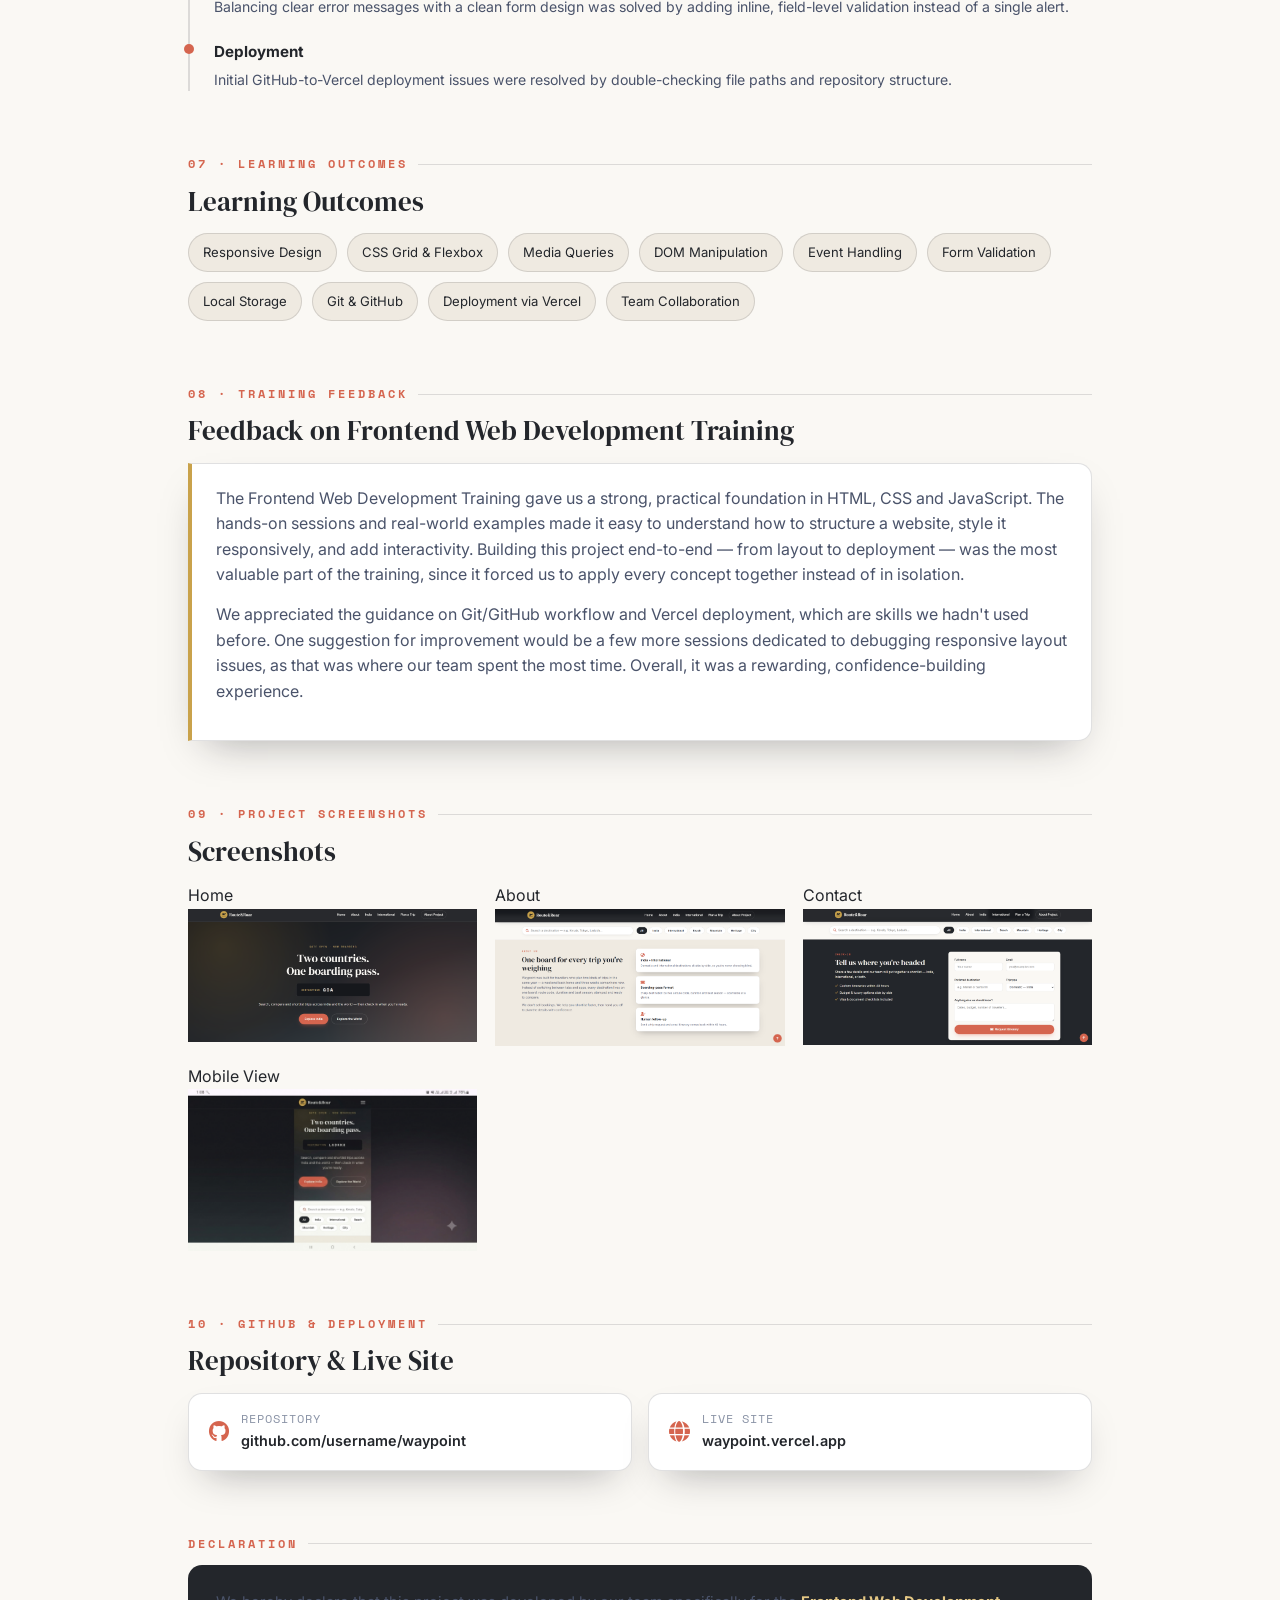
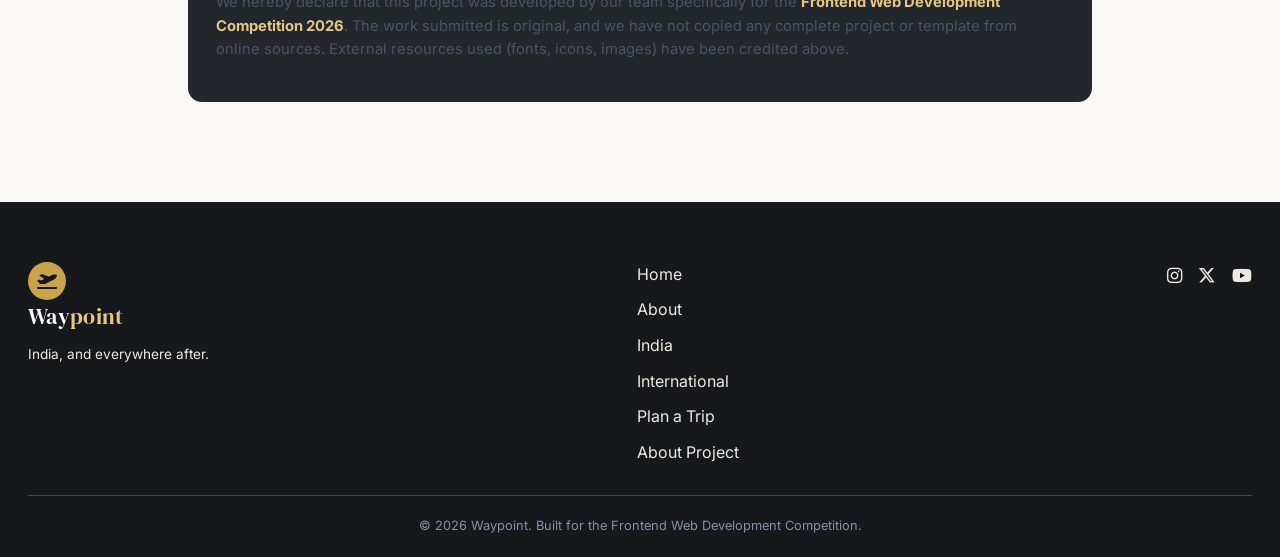
==== commit 4ea8eb5c: "Fix HTML encoding issues in about.html" ====
--- a/about.html
+++ b/about.html
@@ -243,11 +243,11 @@
     <div class="link-buttons">
       <div class="link-card">
         <i class="fa-brands fa-github"></i>
-        <div><span>REPOSITORY</span><a href="https://github.com/username/waypoint" target="_blank" rel="noopener">github.com/username/waypoint</a></div>
+        <div><span>REPOSITORY</span><a href="https://eshwarisnaik-collab/travel" target="_blank" rel="noopener">github.com/username/waypoint</a></div>
       </div>
       <div class="link-card">
         <i class="fa-solid fa-globe"></i>
-        <div><span>LIVE SITE</span><a href="https://waypoint.vercel.app" target="_blank" rel="noopener">waypoint.vercel.app</a></div>
+        <div><span>LIVE SITE</span><a href="https://travel-ck0x00ktk-eshwari.vercel.app" target="_blank" rel="noopener">waypoint.vercel.app</a></div>
       </div>
     </div>
   </section>
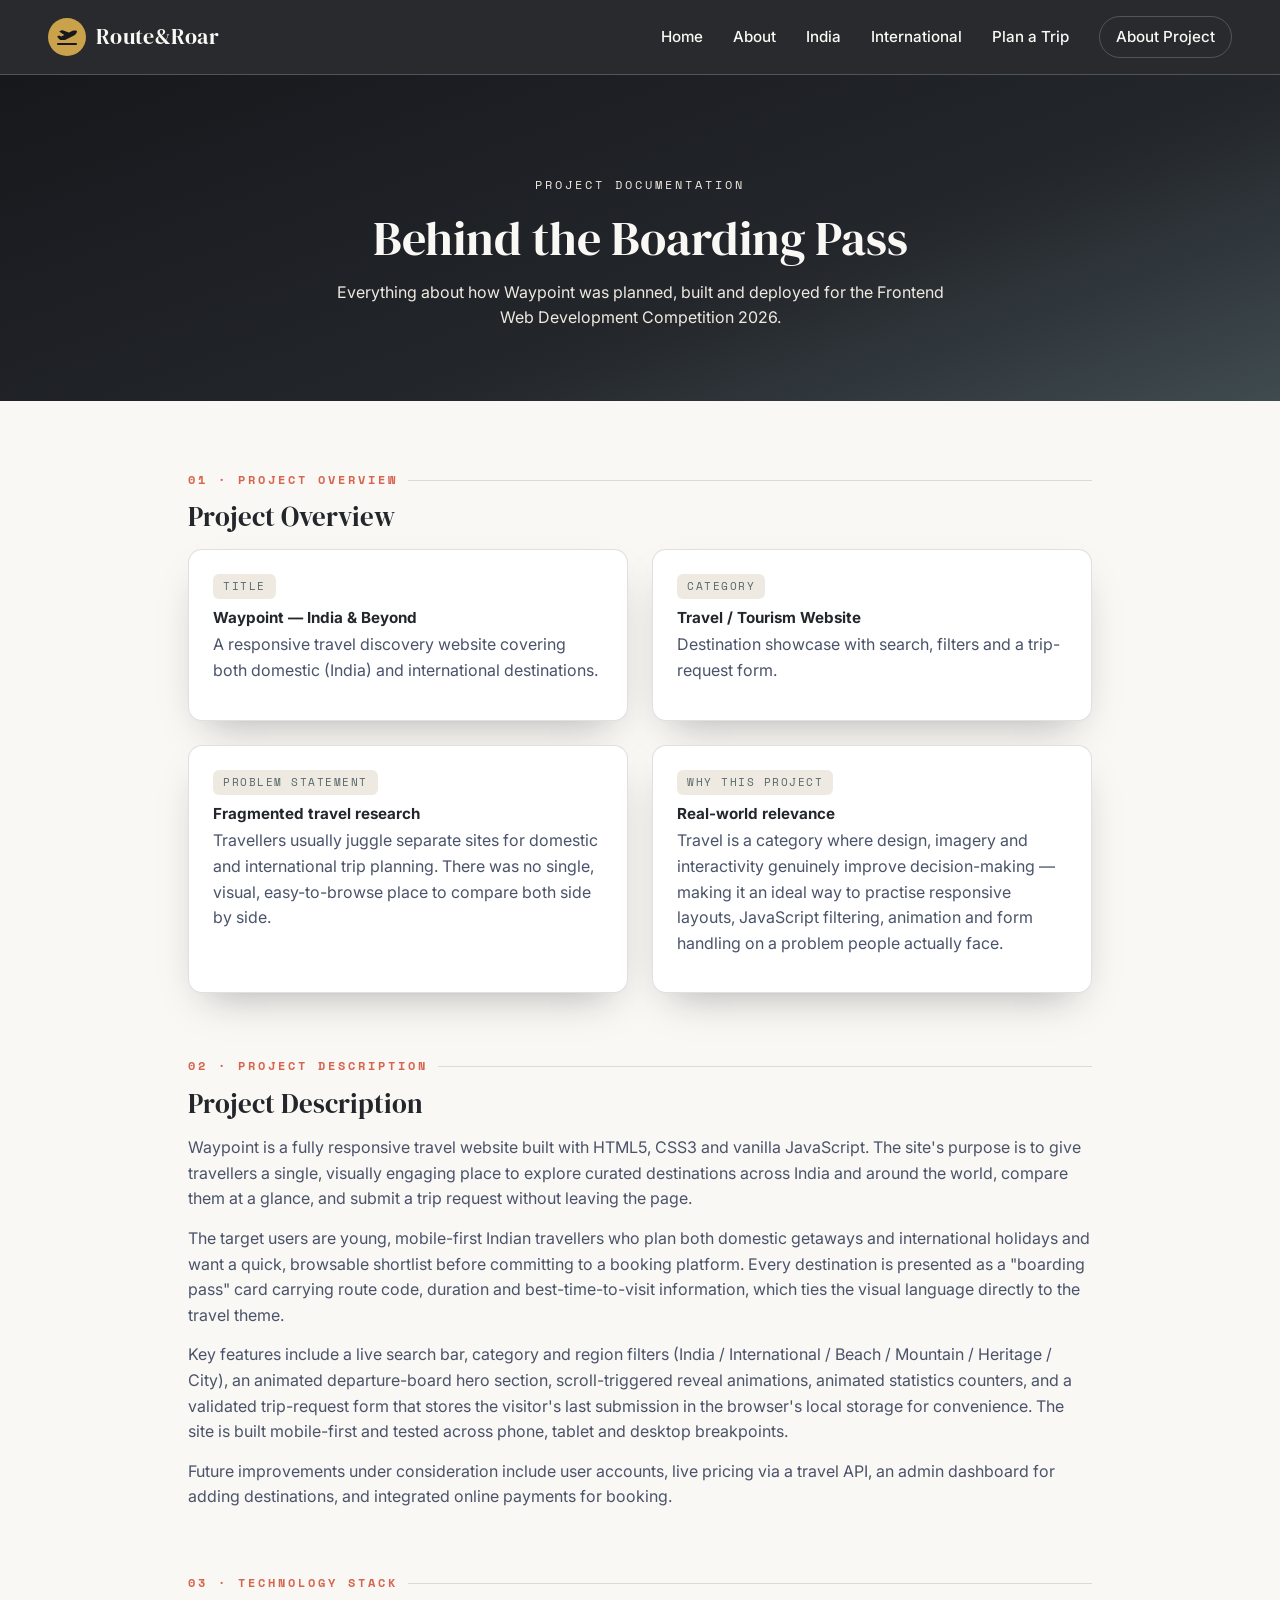
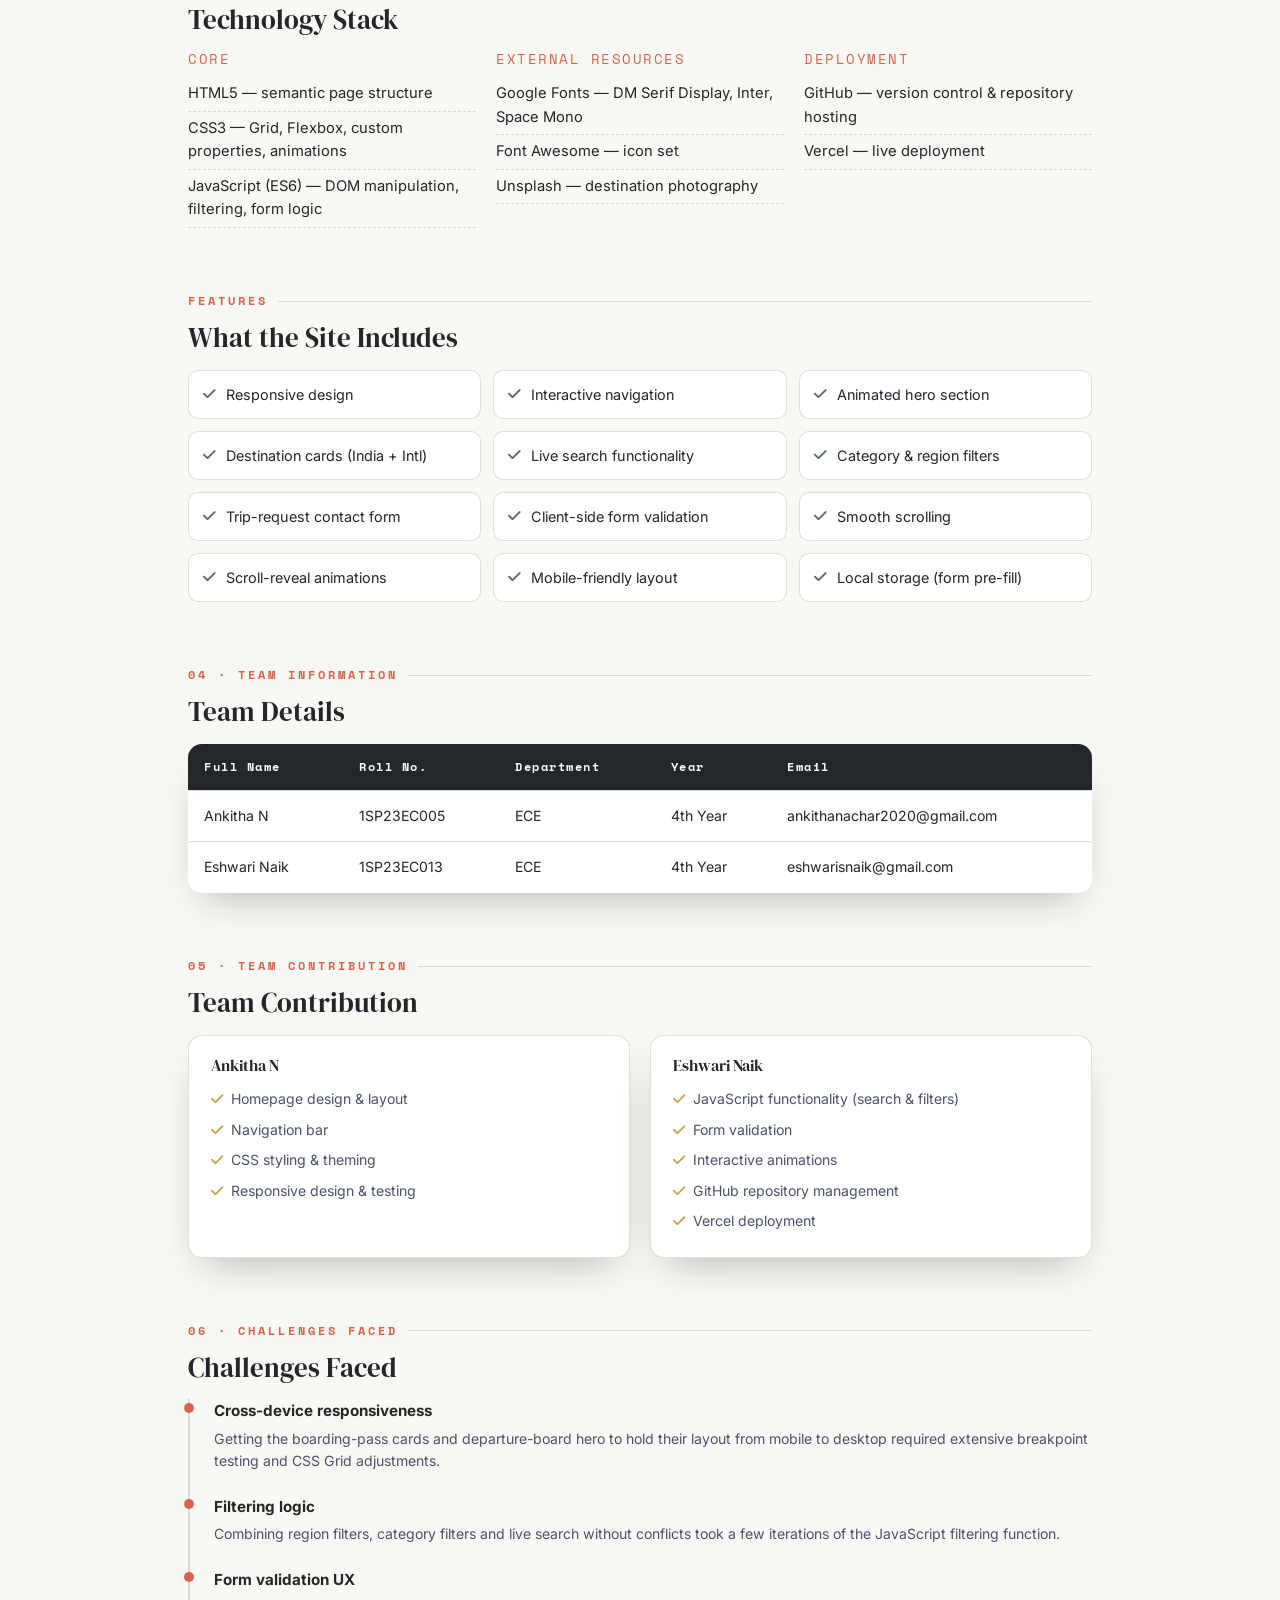
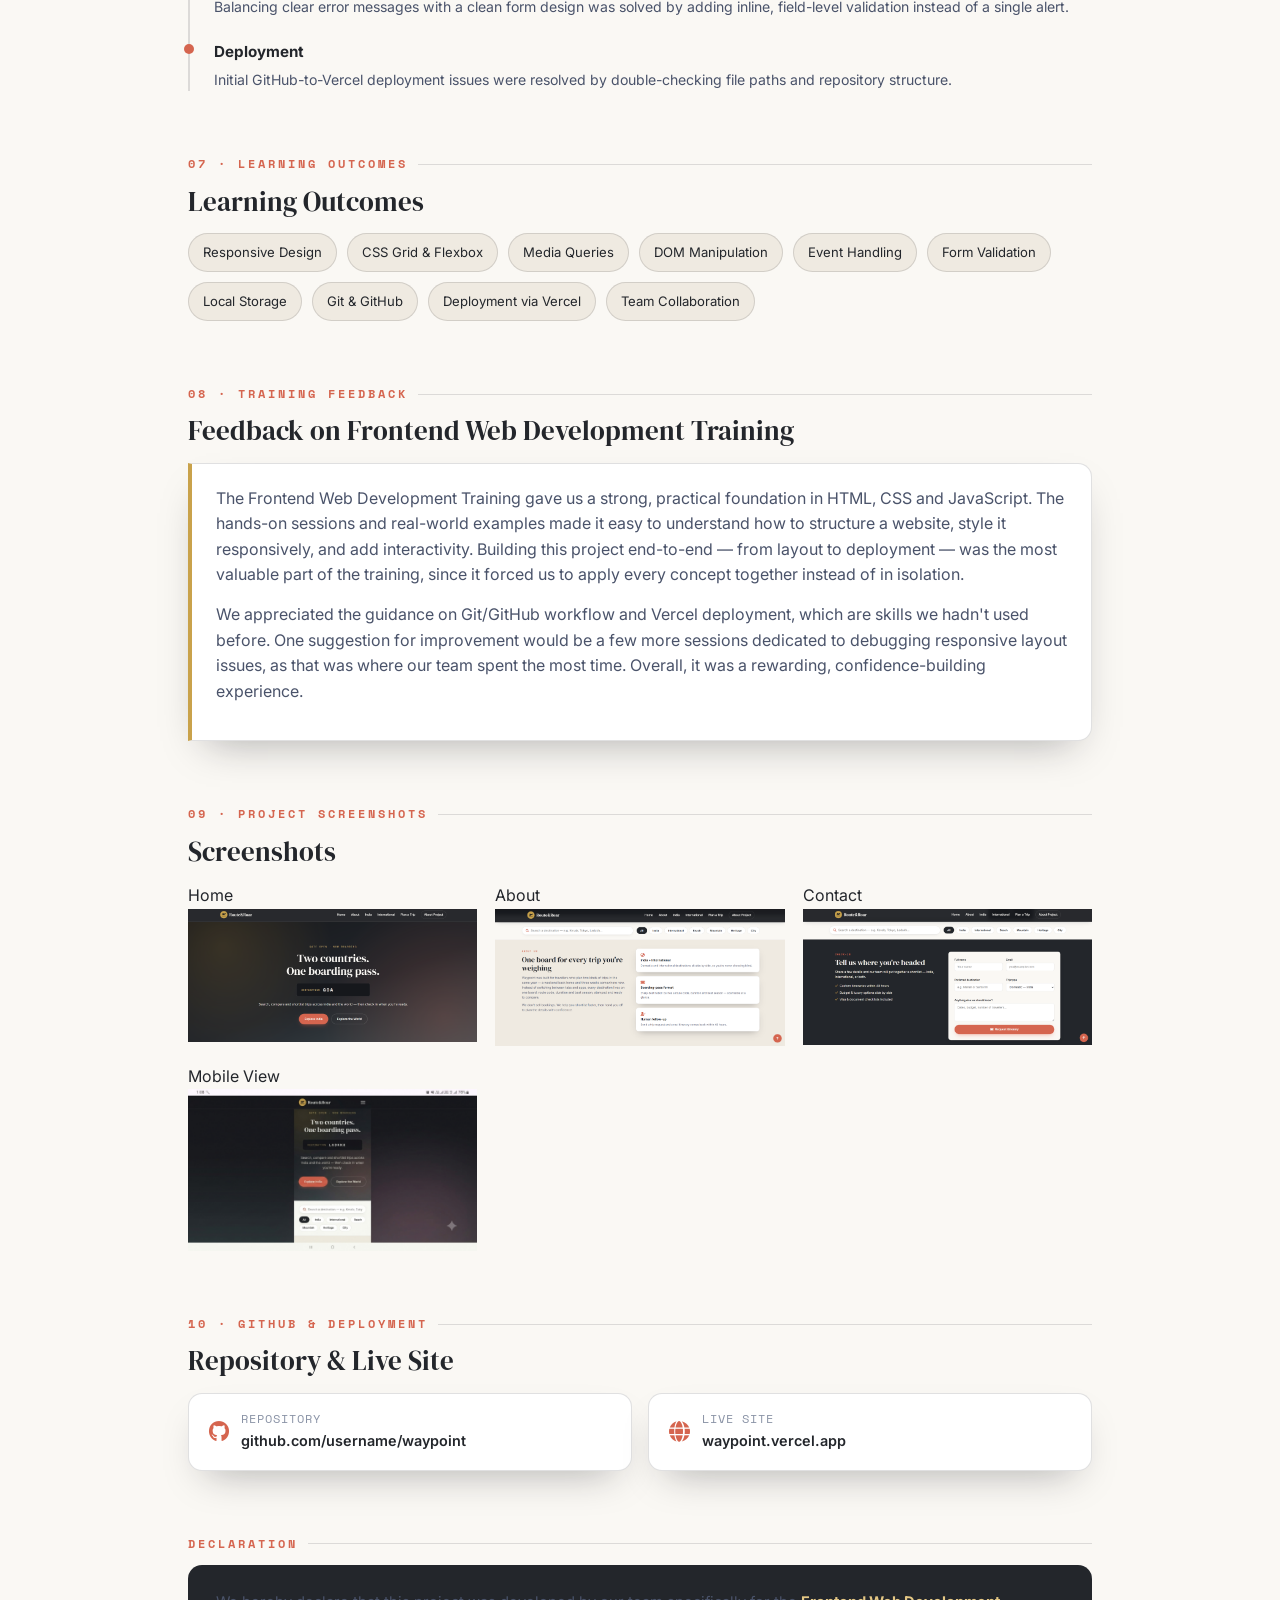
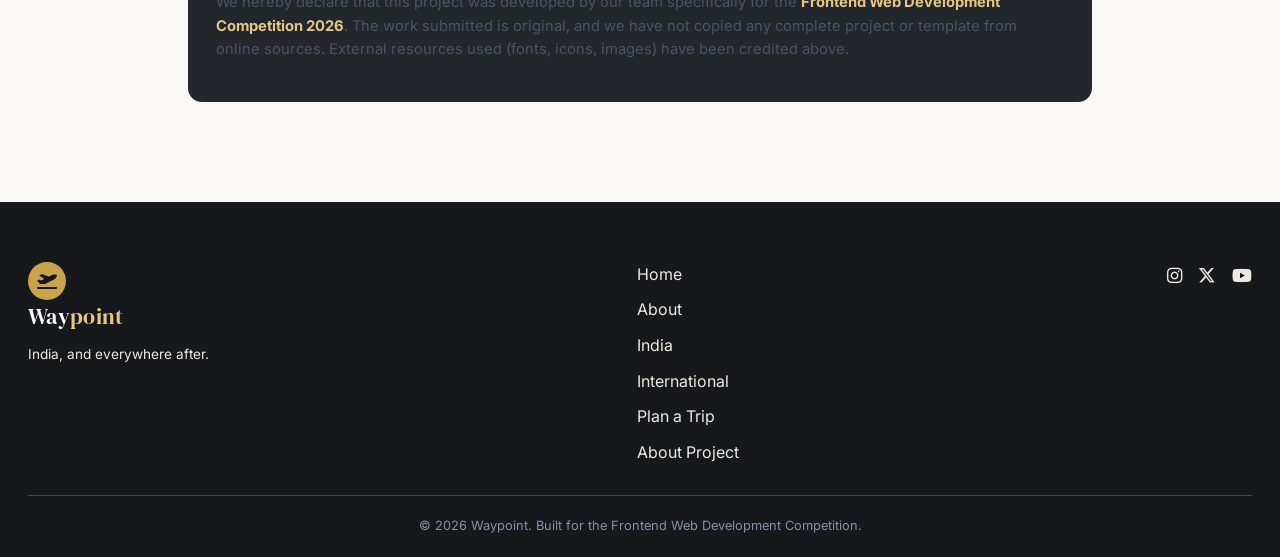
==== commit 70ccd658: "Change project name to 'Route&Roar' Updated project name from 'Waypoint' to 'Route&Roar' throughout " ====
--- a/about.html
+++ b/about.html
@@ -16,7 +16,7 @@
   <div class="topbar-inner">
     <a href="index.html" class="brand">
       <span class="brand-mark"><i class="fa-solid fa-plane-departure"></i></span>
-      <span class="brand-text">Way<em>point</em></span>
+      <span class="brand-text">Route&Roar</em></span>
     </a>
     <nav class="navlinks" id="navlinks">
       <a href="index.html#home">Home</a>
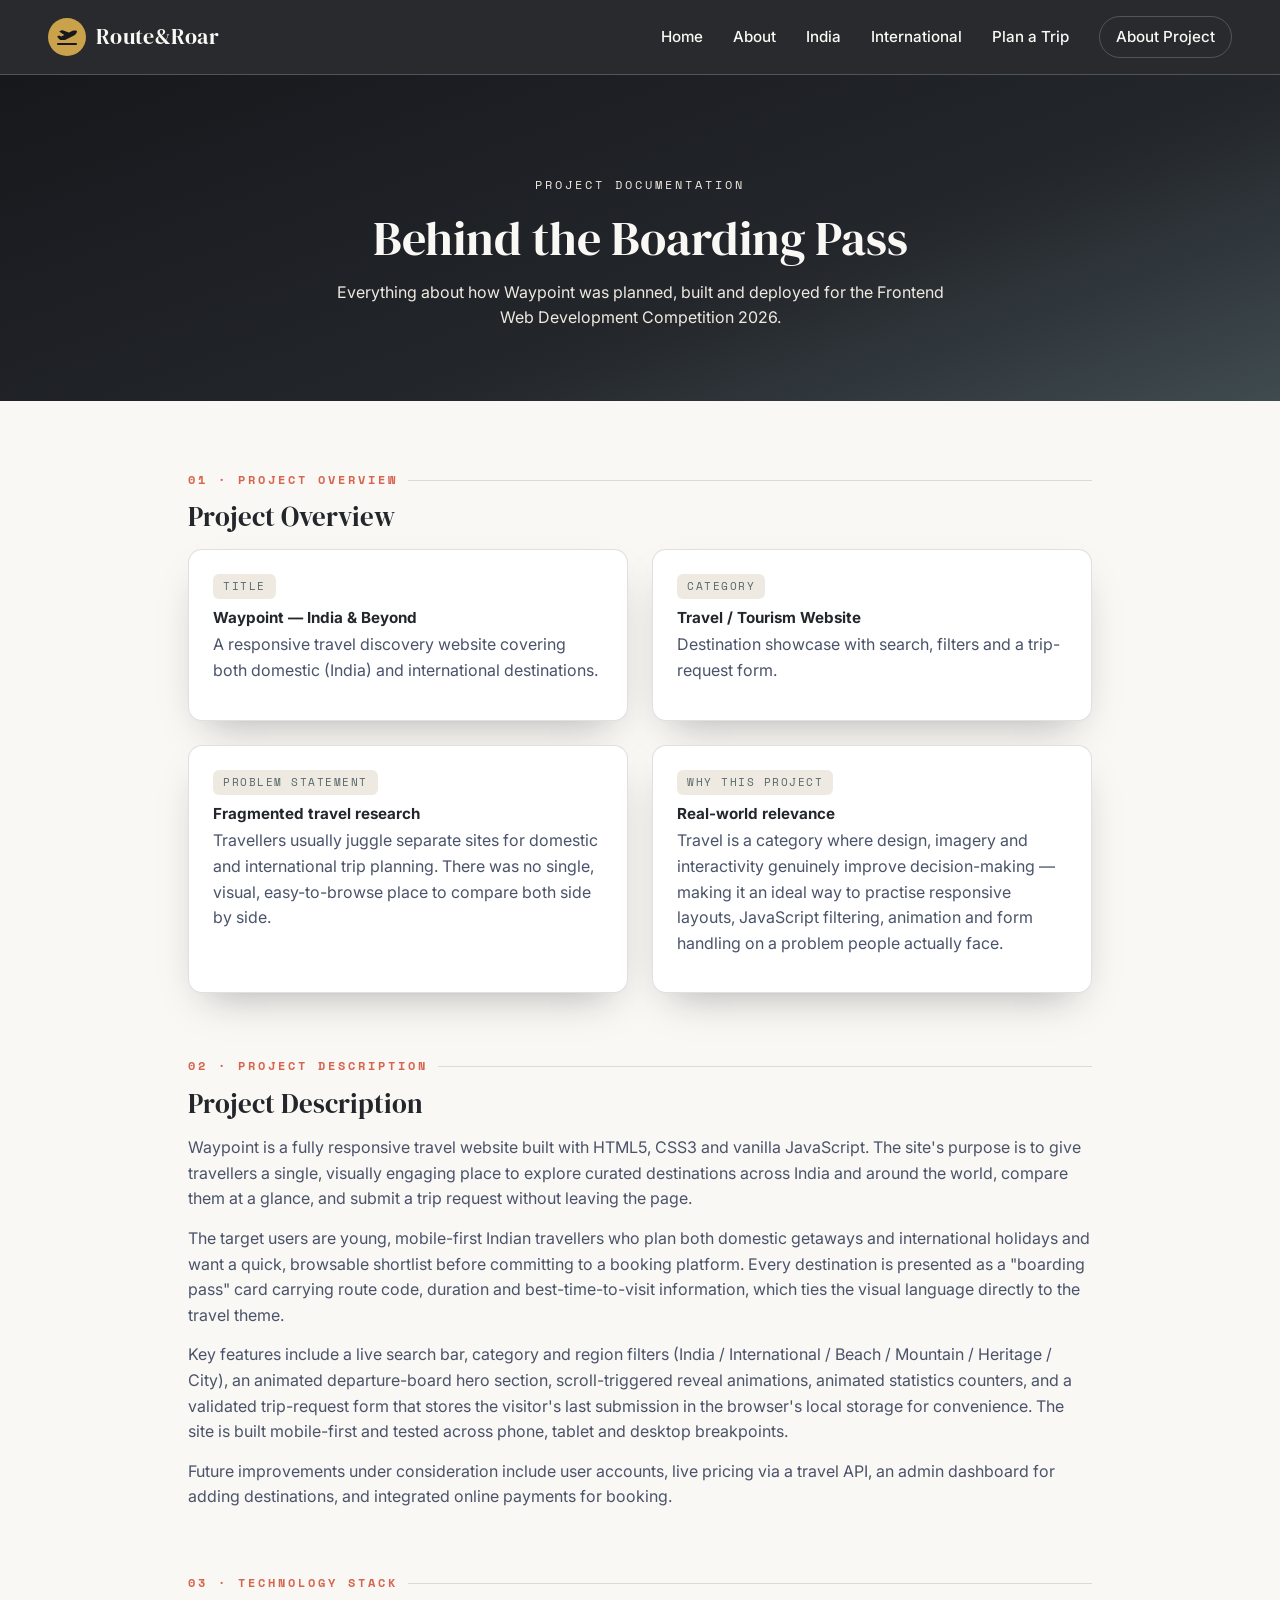
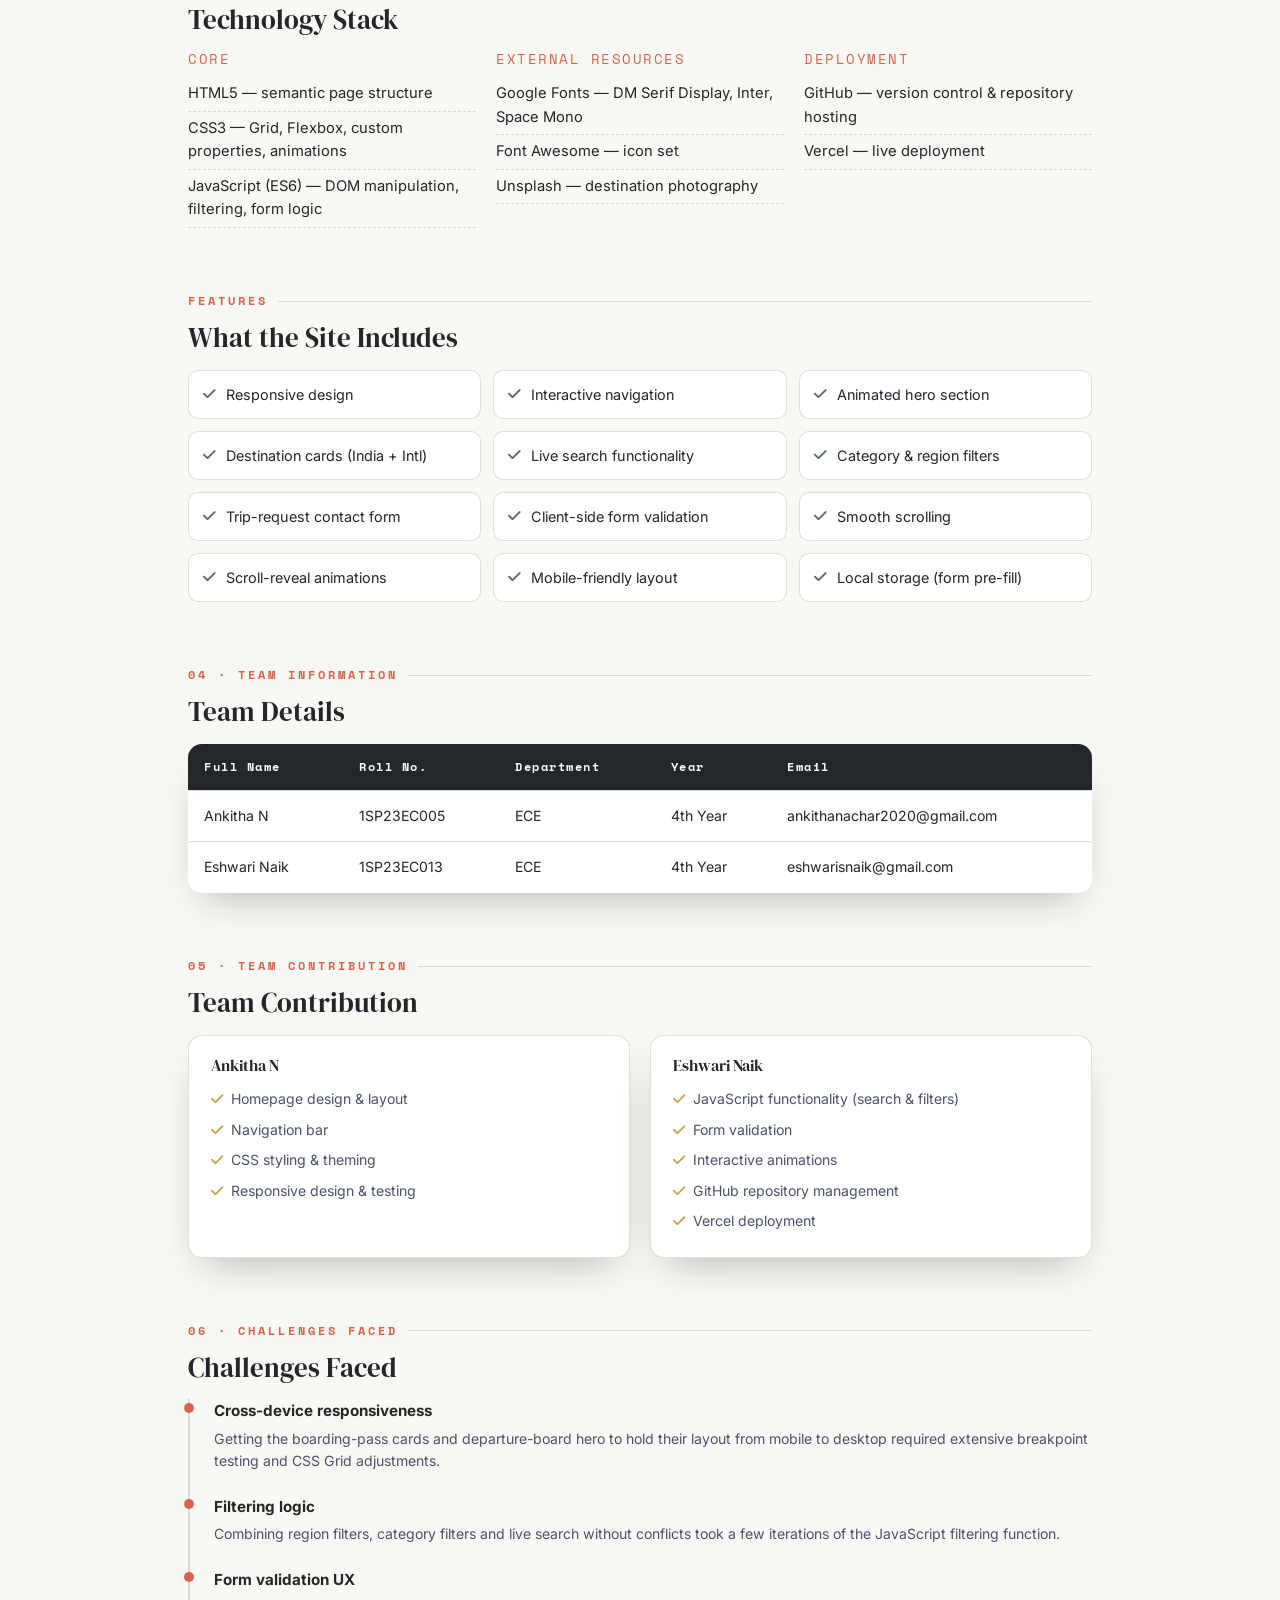
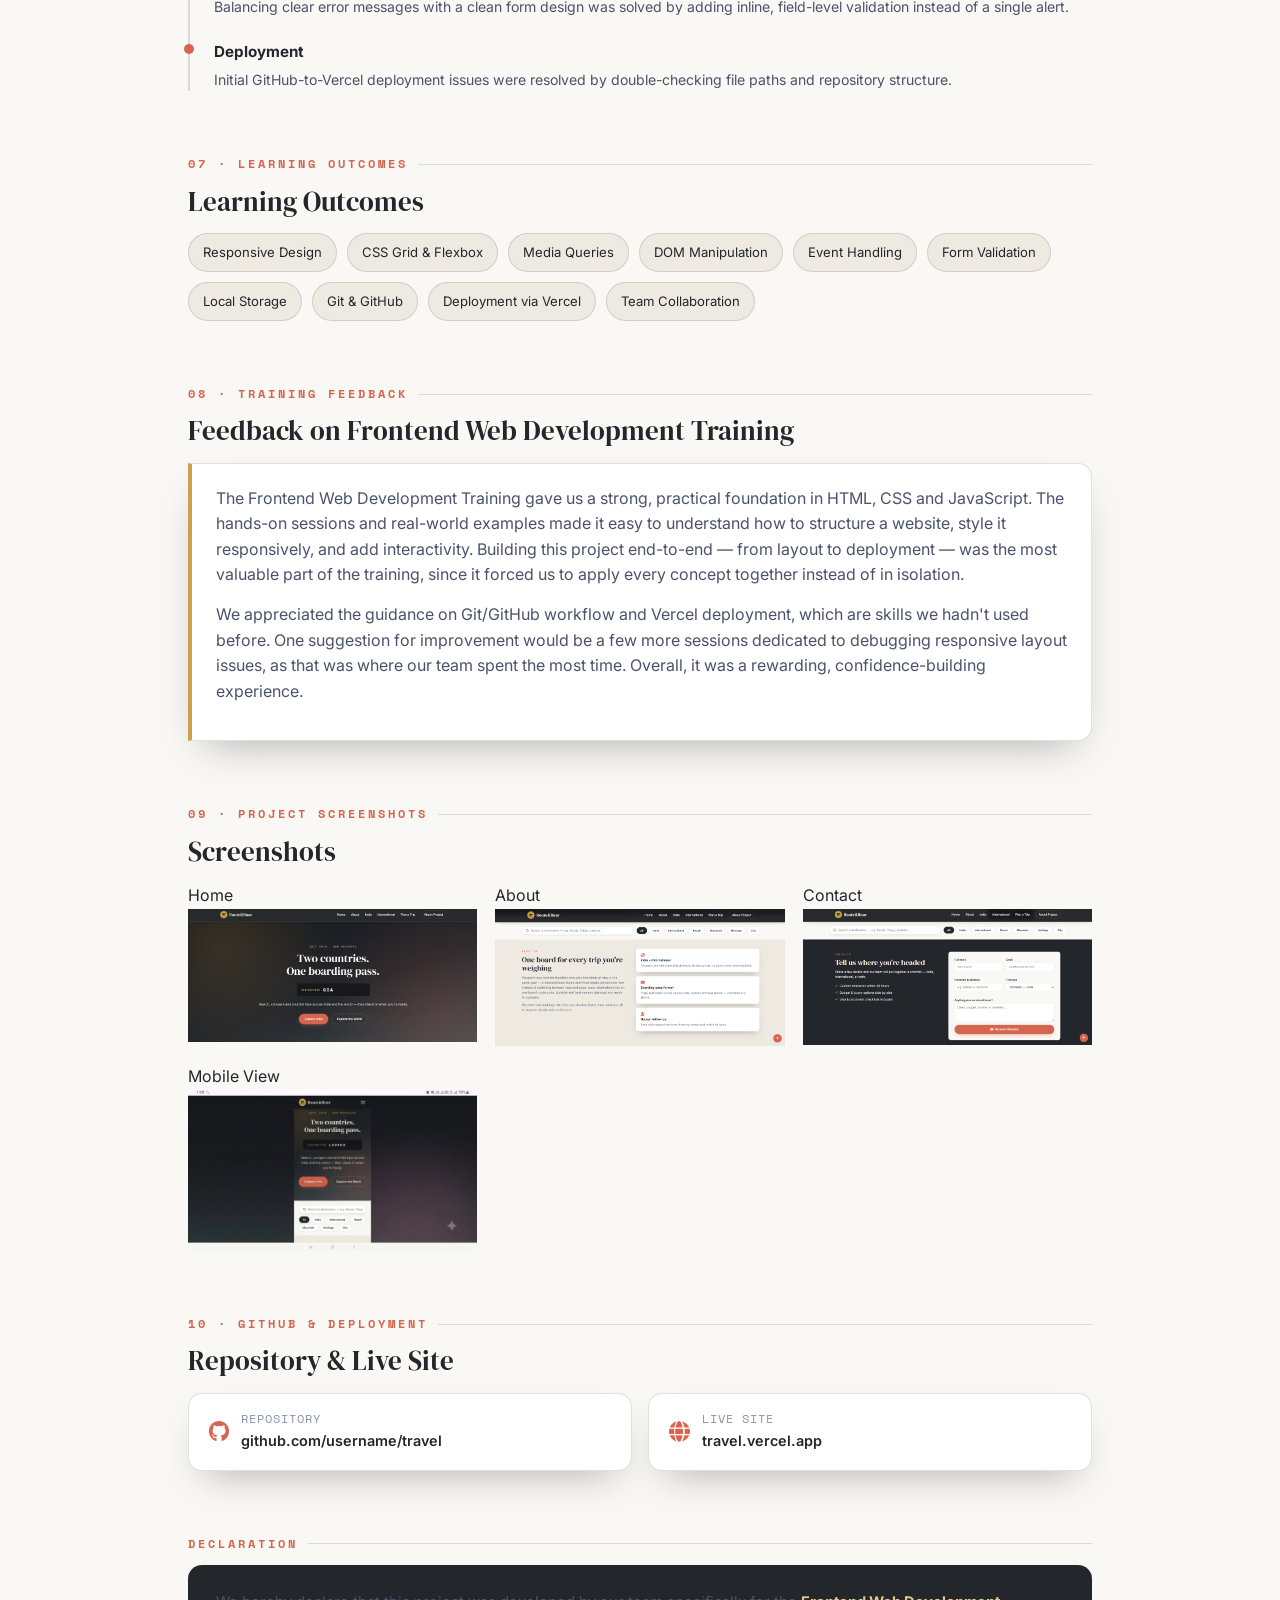
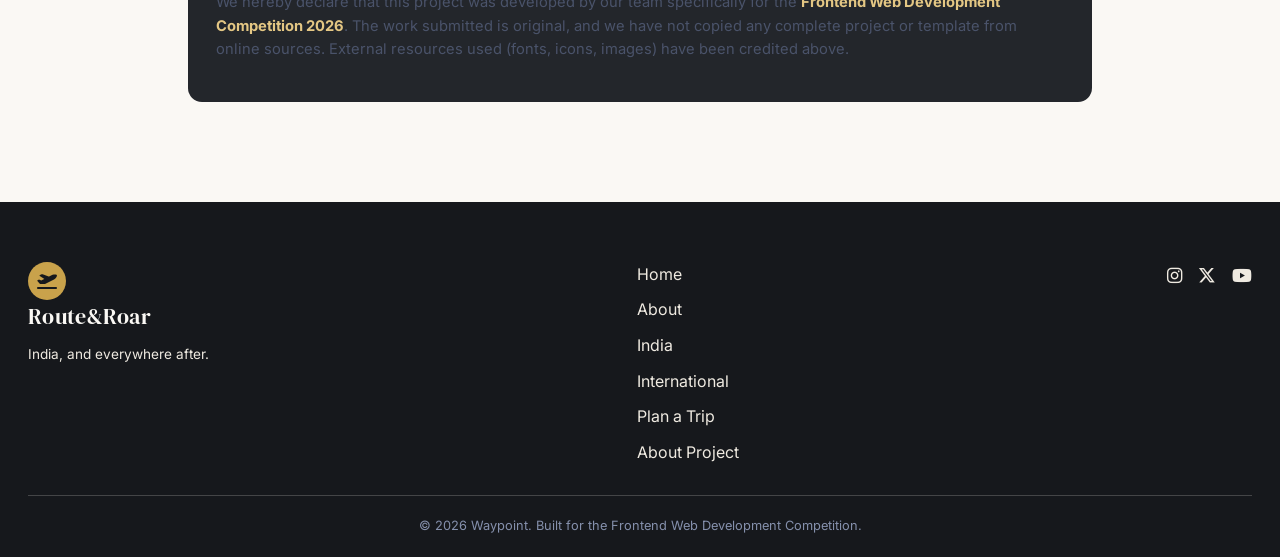
==== commit ab98d0c0: "Update about.html" ====
--- a/about.html
+++ b/about.html
@@ -243,11 +243,11 @@
     <div class="link-buttons">
       <div class="link-card">
         <i class="fa-brands fa-github"></i>
-        <div><span>REPOSITORY</span><a href="https://eshwarisnaik-collab/travel" target="_blank" rel="noopener">github.com/username/waypoint</a></div>
+        <div><span>REPOSITORY</span><a href="https://eshwarisnaik-collab/travel" target="_blank" rel="noopener">github.com/username/travel</a></div>
       </div>
       <div class="link-card">
         <i class="fa-solid fa-globe"></i>
-        <div><span>LIVE SITE</span><a href="https://travel-ck0x00ktk-eshwari.vercel.app" target="_blank" rel="noopener">waypoint.vercel.app</a></div>
+        <div><span>LIVE SITE</span><a href="https://travel-ck0x00ktk-eshwari.vercel.app" target="_blank" rel="noopener">travel.vercel.app</a></div>
       </div>
     </div>
   </section>
@@ -267,7 +267,7 @@
   <div class="footer-inner">
     <div class="footer-brand">
       <span class="brand-mark"><i class="fa-solid fa-plane-departure"></i></span>
-      <span class="brand-text">Way<em>point</em></span>
+      <span class="brand-text">Route&Roar</em></span>
       <p>India, and everywhere after.</p>
     </div>
     <div class="footer-links">
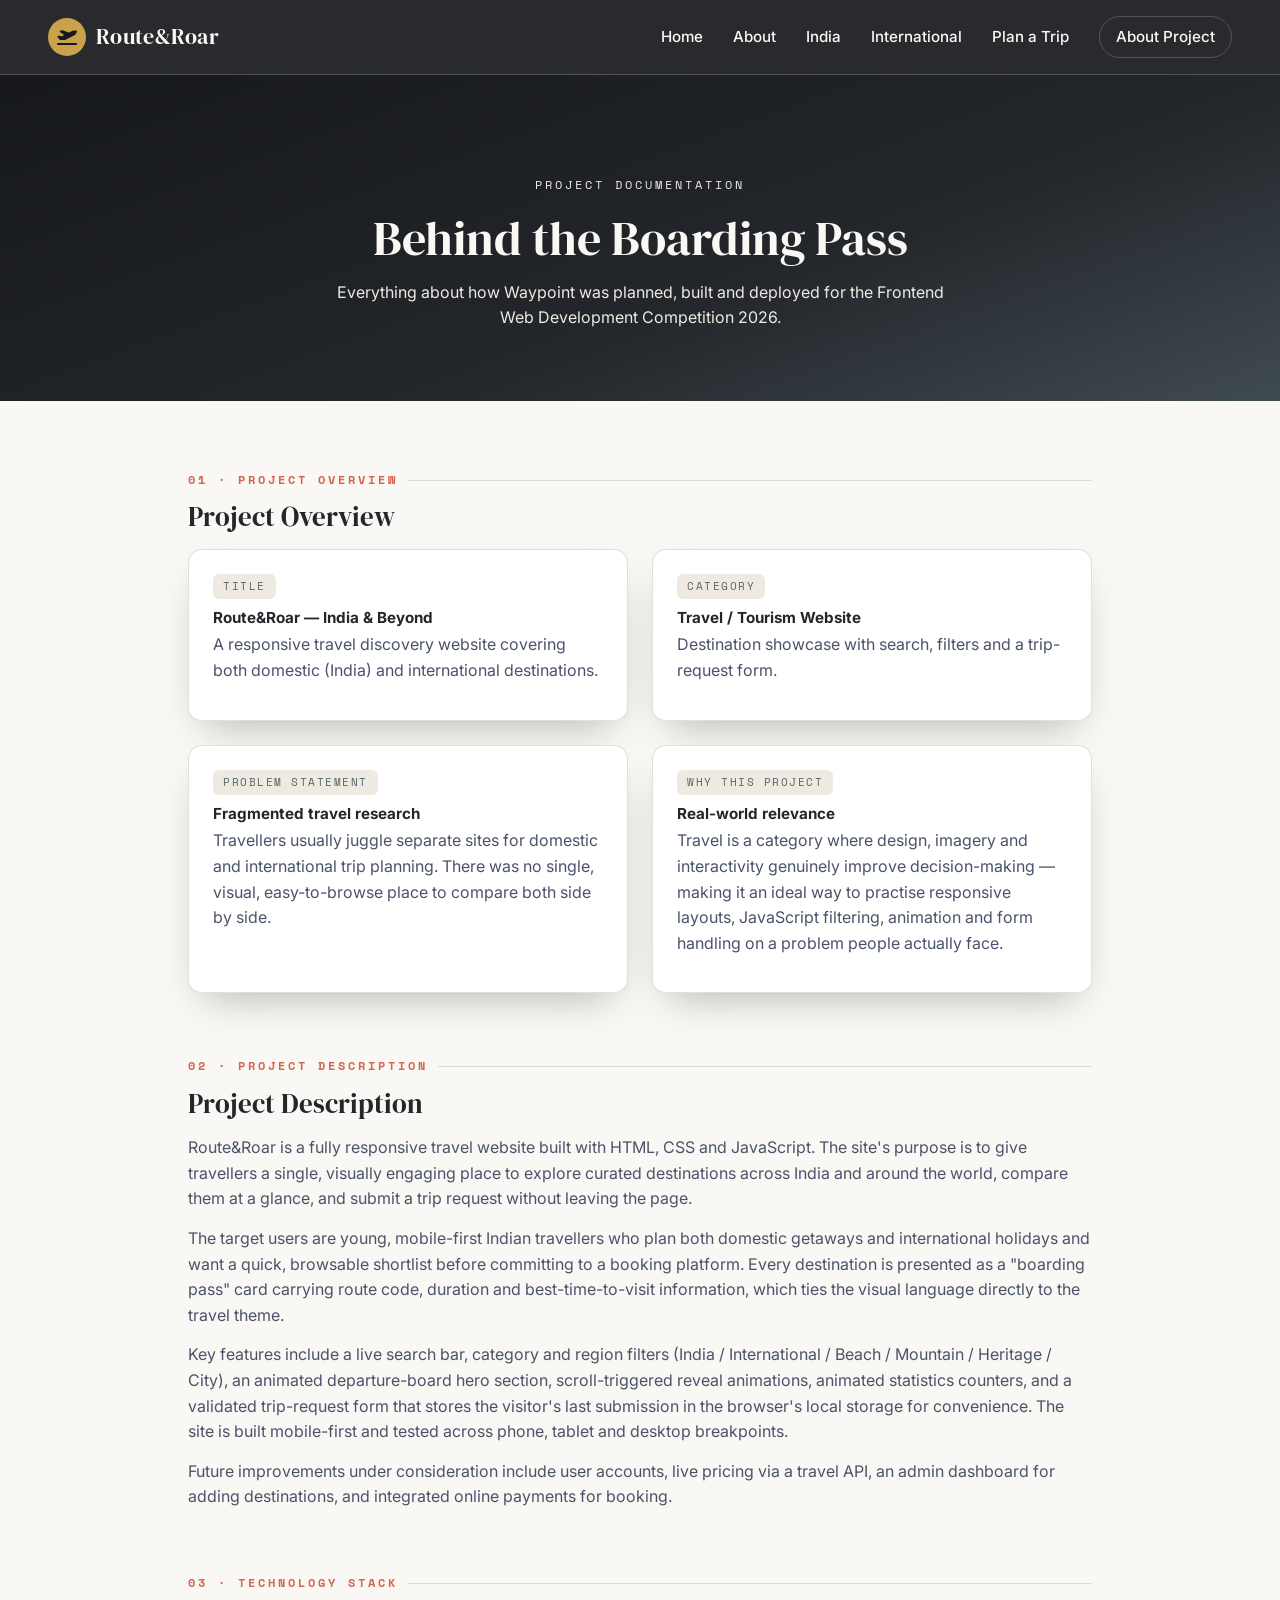
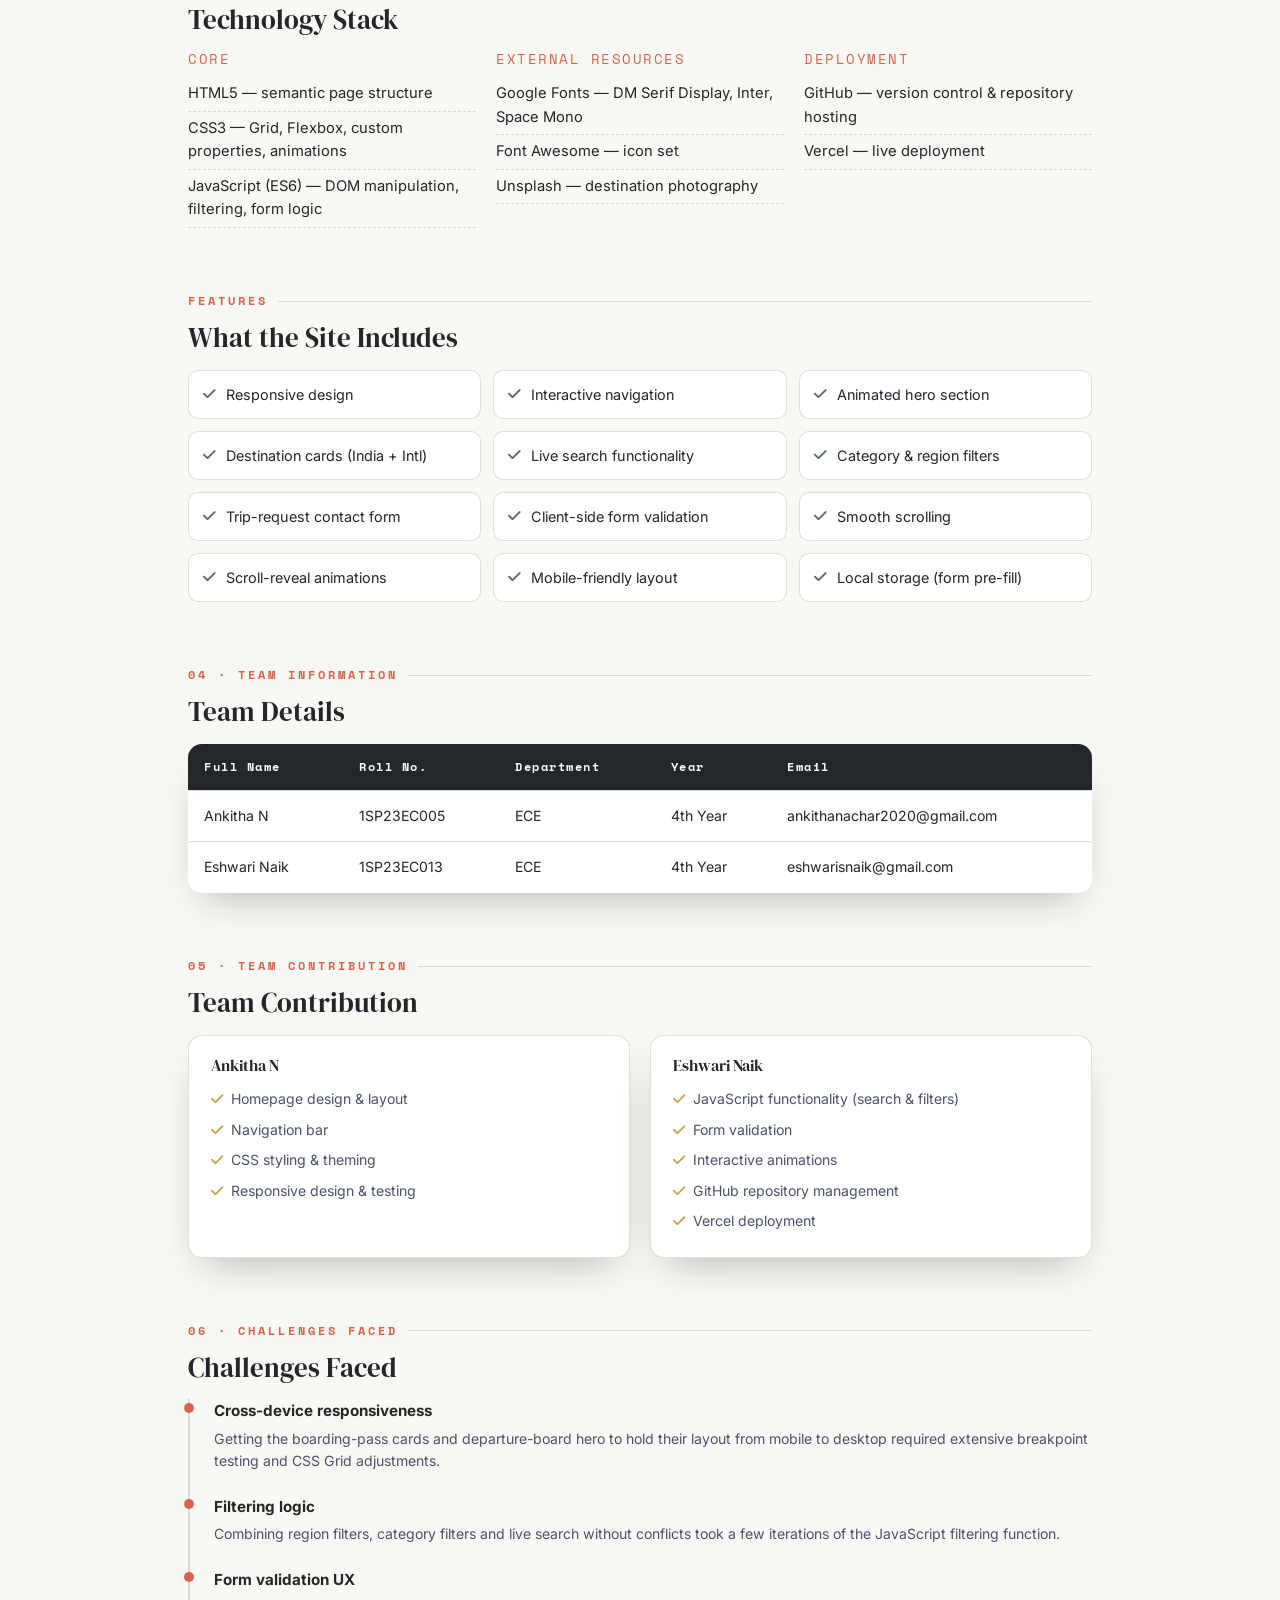
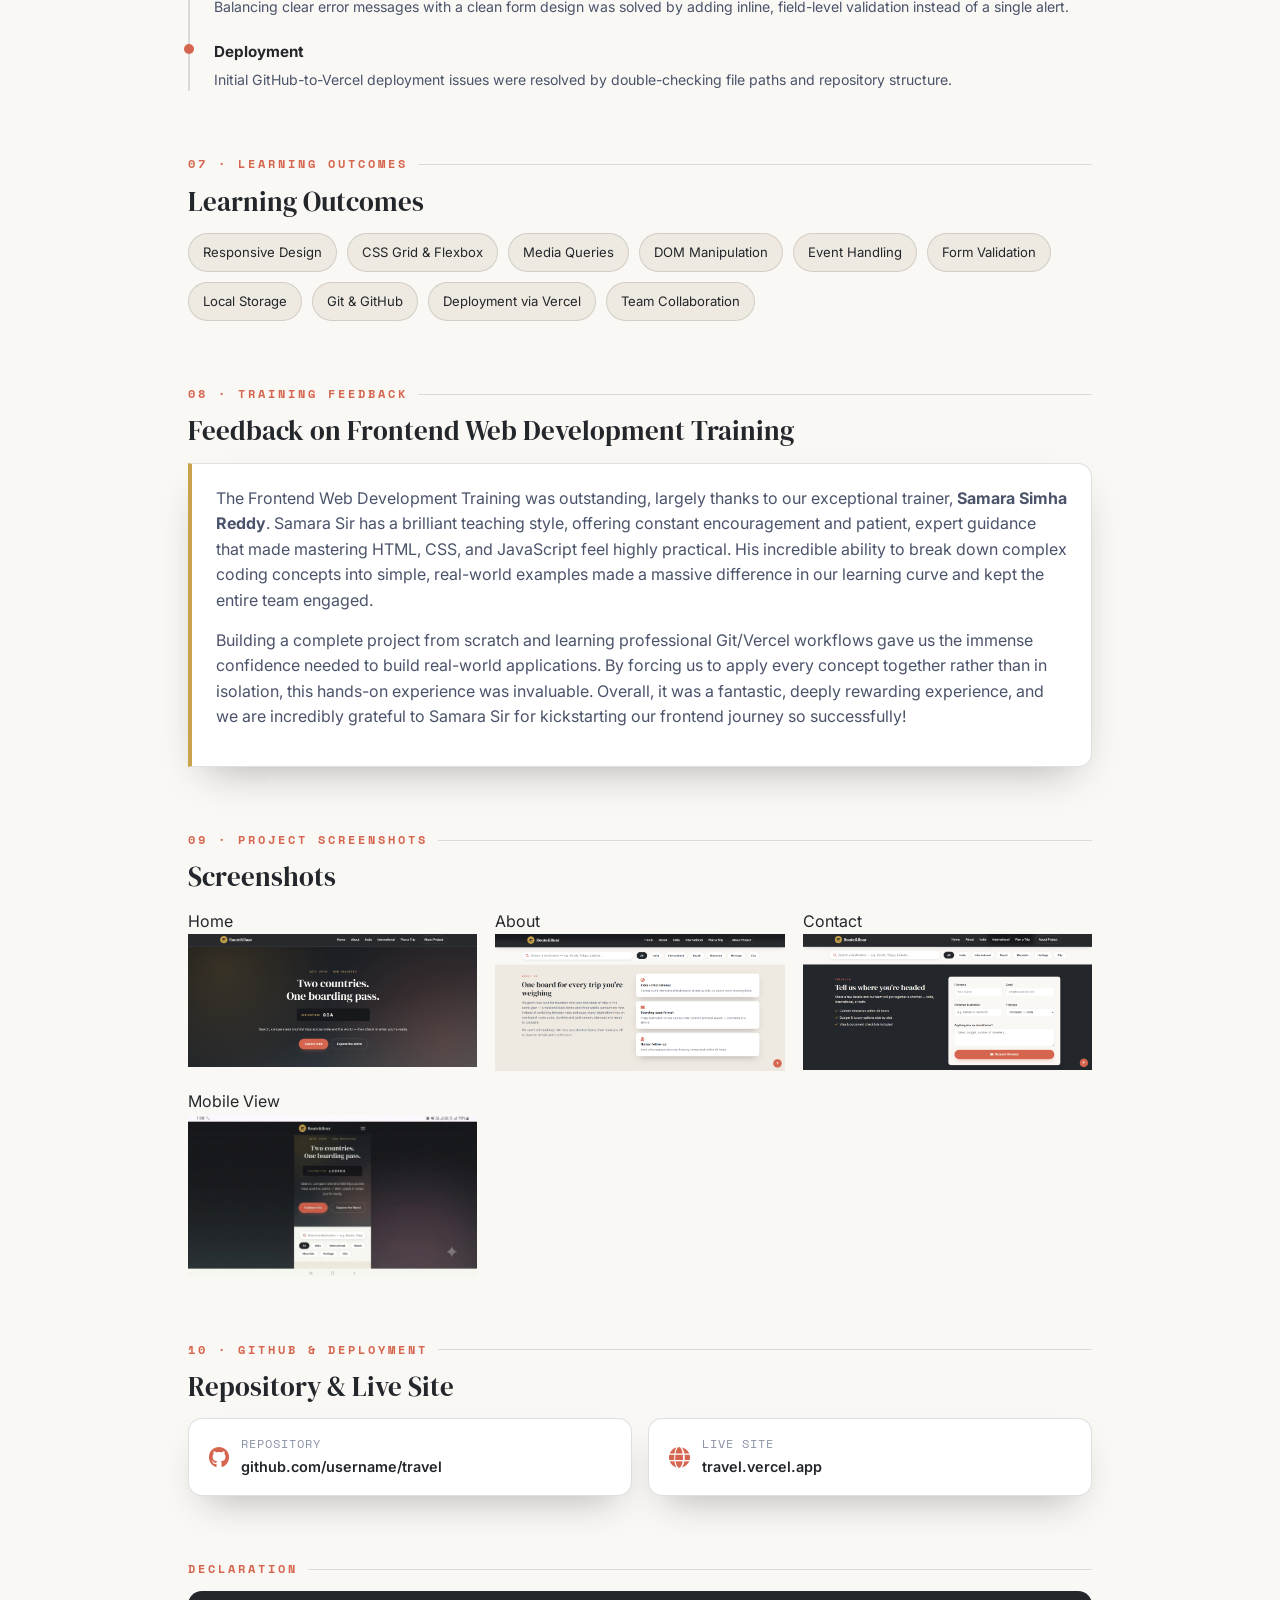
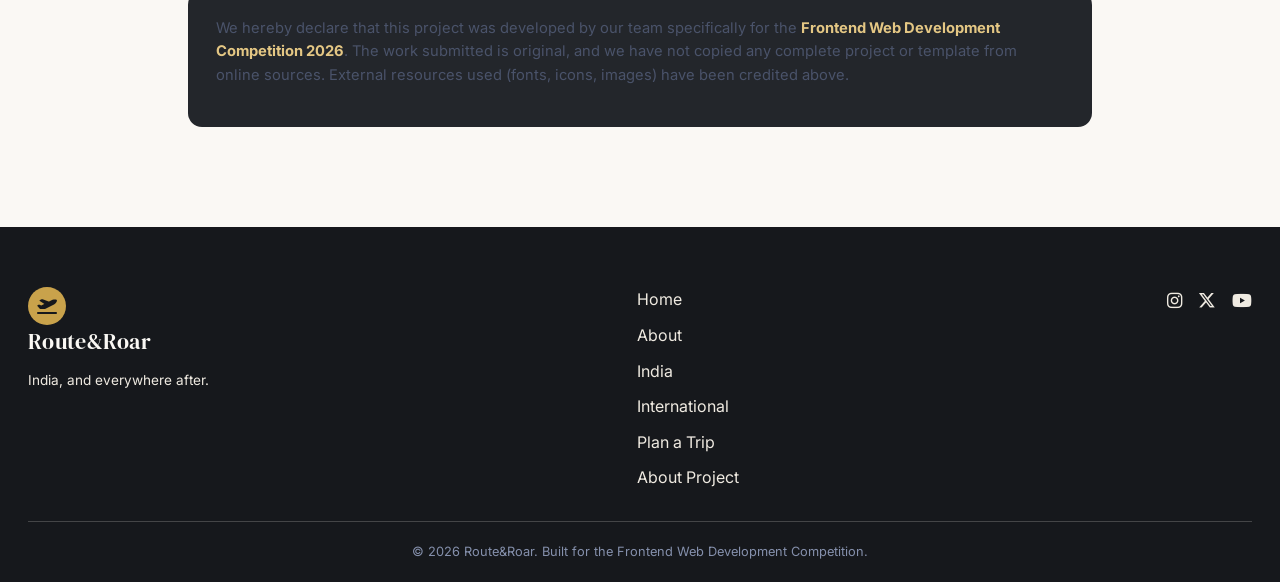
==== commit bf5ed1d4: "Fix HTML encoding issues in about.html" ====
--- a/about.html
+++ b/about.html
@@ -48,7 +48,7 @@
     <div class="doc-grid-2">
       <div class="info-card">
         <span class="tag">TITLE</span>
-        <h3>Waypoint — India & Beyond</h3>
+        <h3>Route&Roar — India & Beyond</h3>
         <p>A responsive travel discovery website covering both domestic (India) and international destinations.</p>
       </div>
       <div class="info-card">
@@ -73,7 +73,7 @@
   <section class="doc-section reveal">
     <div class="doc-kicker">02 · PROJECT DESCRIPTION</div>
     <h2>Project Description</h2>
-    <p>Waypoint is a fully responsive travel website built with HTML5, CSS3 and vanilla JavaScript. The site's purpose is to give travellers a single, visually engaging place to explore curated destinations across India and around the world, compare them at a glance, and submit a trip request without leaving the page.</p>
+    <p>Route&Roar is a fully responsive travel website built with HTML, CSS and  JavaScript. The site's purpose is to give travellers a single, visually engaging place to explore curated destinations across India and around the world, compare them at a glance, and submit a trip request without leaving the page.</p>
     <p>The target users are young, mobile-first Indian travellers who plan both domestic getaways and international holidays and want a quick, browsable shortlist before committing to a booking platform. Every destination is presented as a "boarding pass" card carrying route code, duration and best-time-to-visit information, which ties the visual language directly to the travel theme.</p>
     <p>Key features include a live search bar, category and region filters (India / International / Beach / Mountain / Heritage / City), an animated departure-board hero section, scroll-triggered reveal animations, animated statistics counters, and a validated trip-request form that stores the visitor's last submission in the browser's local storage for convenience. The site is built mobile-first and tested across phone, tablet and desktop breakpoints.</p>
     <p>Future improvements under consideration include user accounts, live pricing via a travel API, an admin dashboard for adding destinations, and integrated online payments for booking.</p>
@@ -219,8 +219,8 @@
     <div class="doc-kicker">08 · TRAINING FEEDBACK</div>
     <h2>Feedback on Frontend Web Development Training</h2>
     <div class="feedback-box">
-      <p>The Frontend Web Development Training gave us a strong, practical foundation in HTML, CSS and JavaScript. The hands-on sessions and real-world examples made it easy to understand how to structure a website, style it responsively, and add interactivity. Building this project end-to-end — from layout to deployment — was the most valuable part of the training, since it forced us to apply every concept together instead of in isolation.</p>
-      <p style="margin-top:12px;">We appreciated the guidance on Git/GitHub workflow and Vercel deployment, which are skills we hadn't used before. One suggestion for improvement would be a few more sessions dedicated to debugging responsive layout issues, as that was where our team spent the most time. Overall, it was a rewarding, confidence-building experience.</p>
+      <p>The Frontend Web Development Training was outstanding, largely thanks to our exceptional trainer,<b> Samara Simha Reddy</b>. Samara Sir has a brilliant teaching style, offering constant encouragement and patient, expert guidance that made mastering HTML, CSS, and JavaScript feel highly practical. His incredible ability to break down complex coding concepts into simple, real-world examples made a massive difference in our learning curve and kept the entire team engaged.</p>
+      <p style="margin-top:12px;">Building a complete project from scratch and learning professional Git/Vercel workflows gave us the immense confidence needed to build real-world applications. By forcing us to apply every concept together rather than in isolation, this hands-on experience was invaluable. Overall, it was a fantastic, deeply rewarding experience, and we are incredibly grateful to Samara Sir for kickstarting our frontend journey so successfully!</p>
     </div>
   </section>
 
@@ -243,11 +243,11 @@
     <div class="link-buttons">
       <div class="link-card">
         <i class="fa-brands fa-github"></i>
-        <div><span>REPOSITORY</span><a href="https://eshwarisnaik-collab/travel" target="_blank" rel="noopener">github.com/username/travel</a></div>
+        <div><span>REPOSITORY</span><a href="https://github.com/eshwarisnaik-collab/travel/tree/main" target="_blank" rel="noopener">github.com/username/travel</a></div>
       </div>
       <div class="link-card">
         <i class="fa-solid fa-globe"></i>
-        <div><span>LIVE SITE</span><a href="https://travel-ck0x00ktk-eshwari.vercel.app" target="_blank" rel="noopener">travel.vercel.app</a></div>
+        <div><span>LIVE SITE</span><a href="https://travel-76qobb5zs-eshwari.vercel.app" target="_blank" rel="noopener">travel.vercel.app</a></div>
       </div>
     </div>
   </section>
@@ -284,7 +284,7 @@
       <a href="#" aria-label="YouTube"><i class="fa-brands fa-youtube"></i></a>
     </div>
   </div>
-  <p class="footer-bottom">&copy; 2026 Waypoint. Built for the Frontend Web Development Competition.</p>
+  <p class="footer-bottom">&copy; 2026 Route&Roar. Built for the Frontend Web Development Competition.</p>
 </footer>
 
 <div class="scroll-top" id="scrollTop" aria-label="Scroll to top"><i class="fa-solid fa-arrow-up"></i></div>
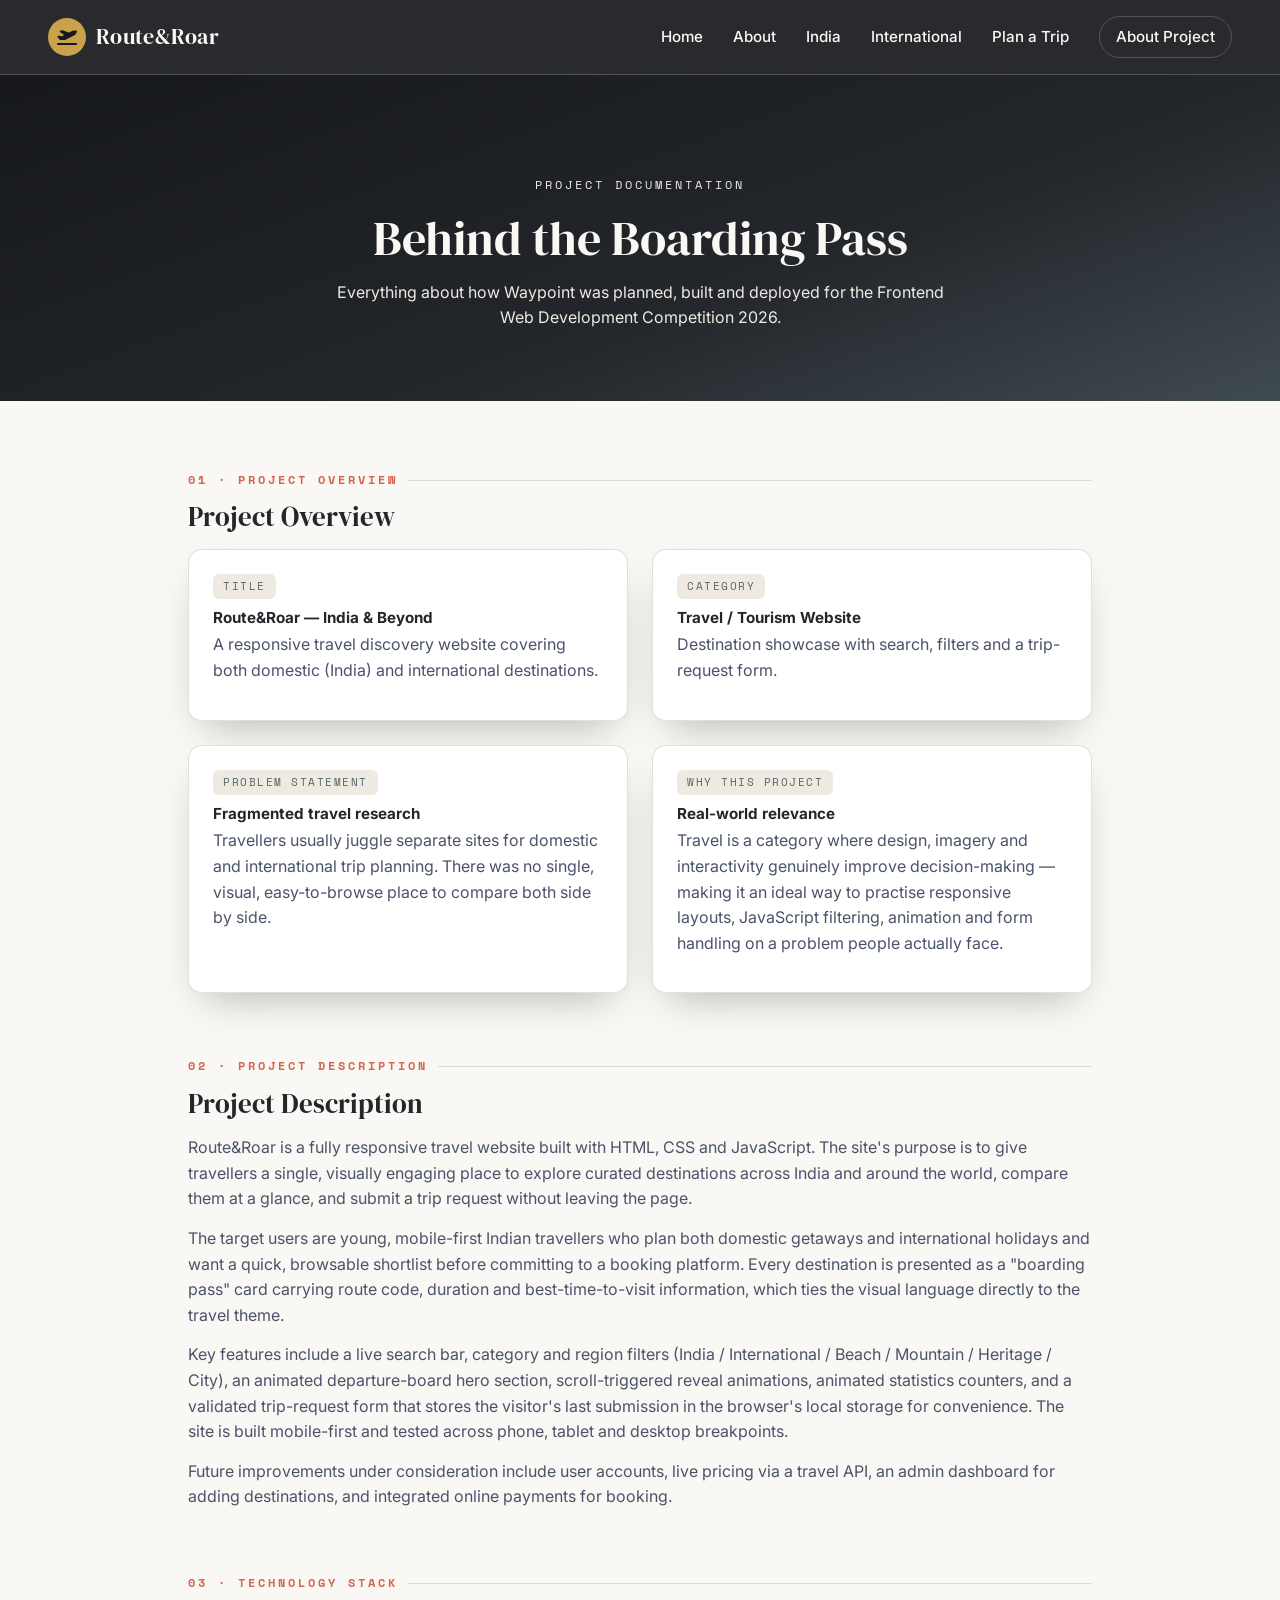
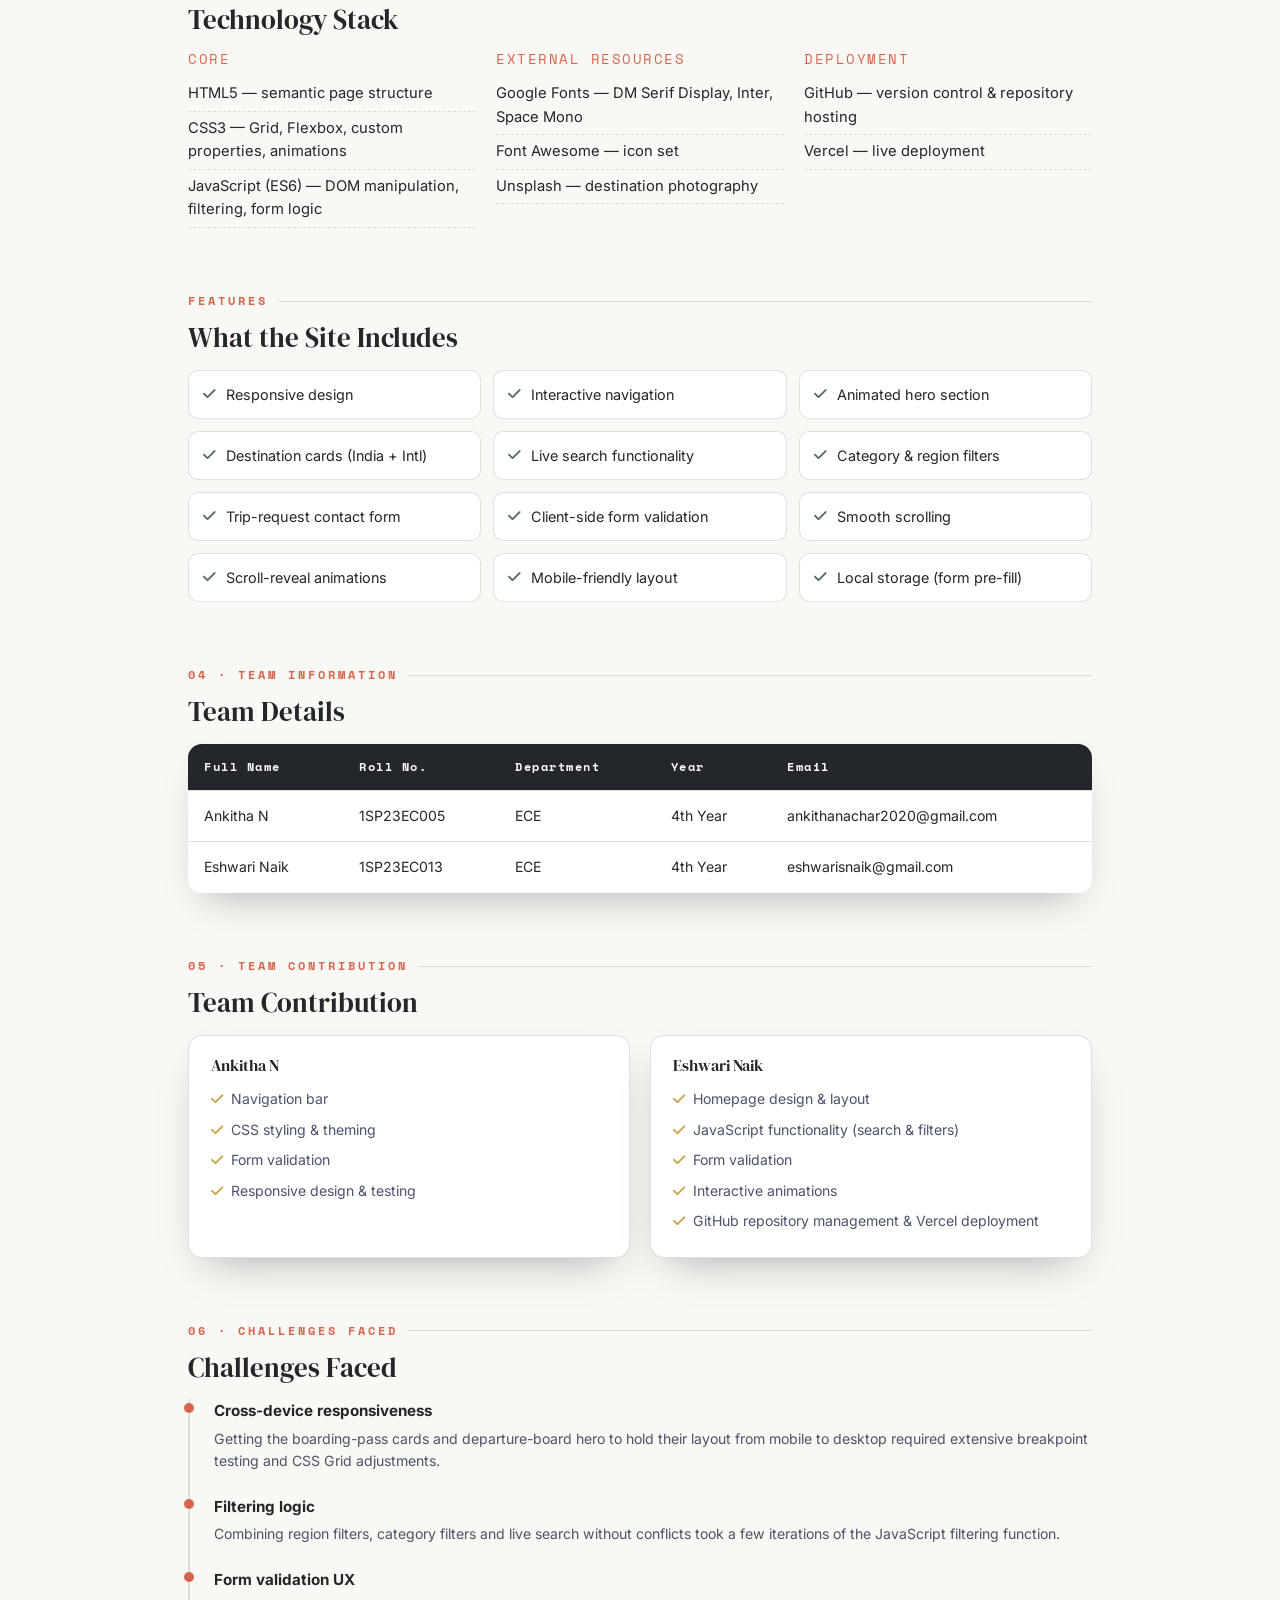
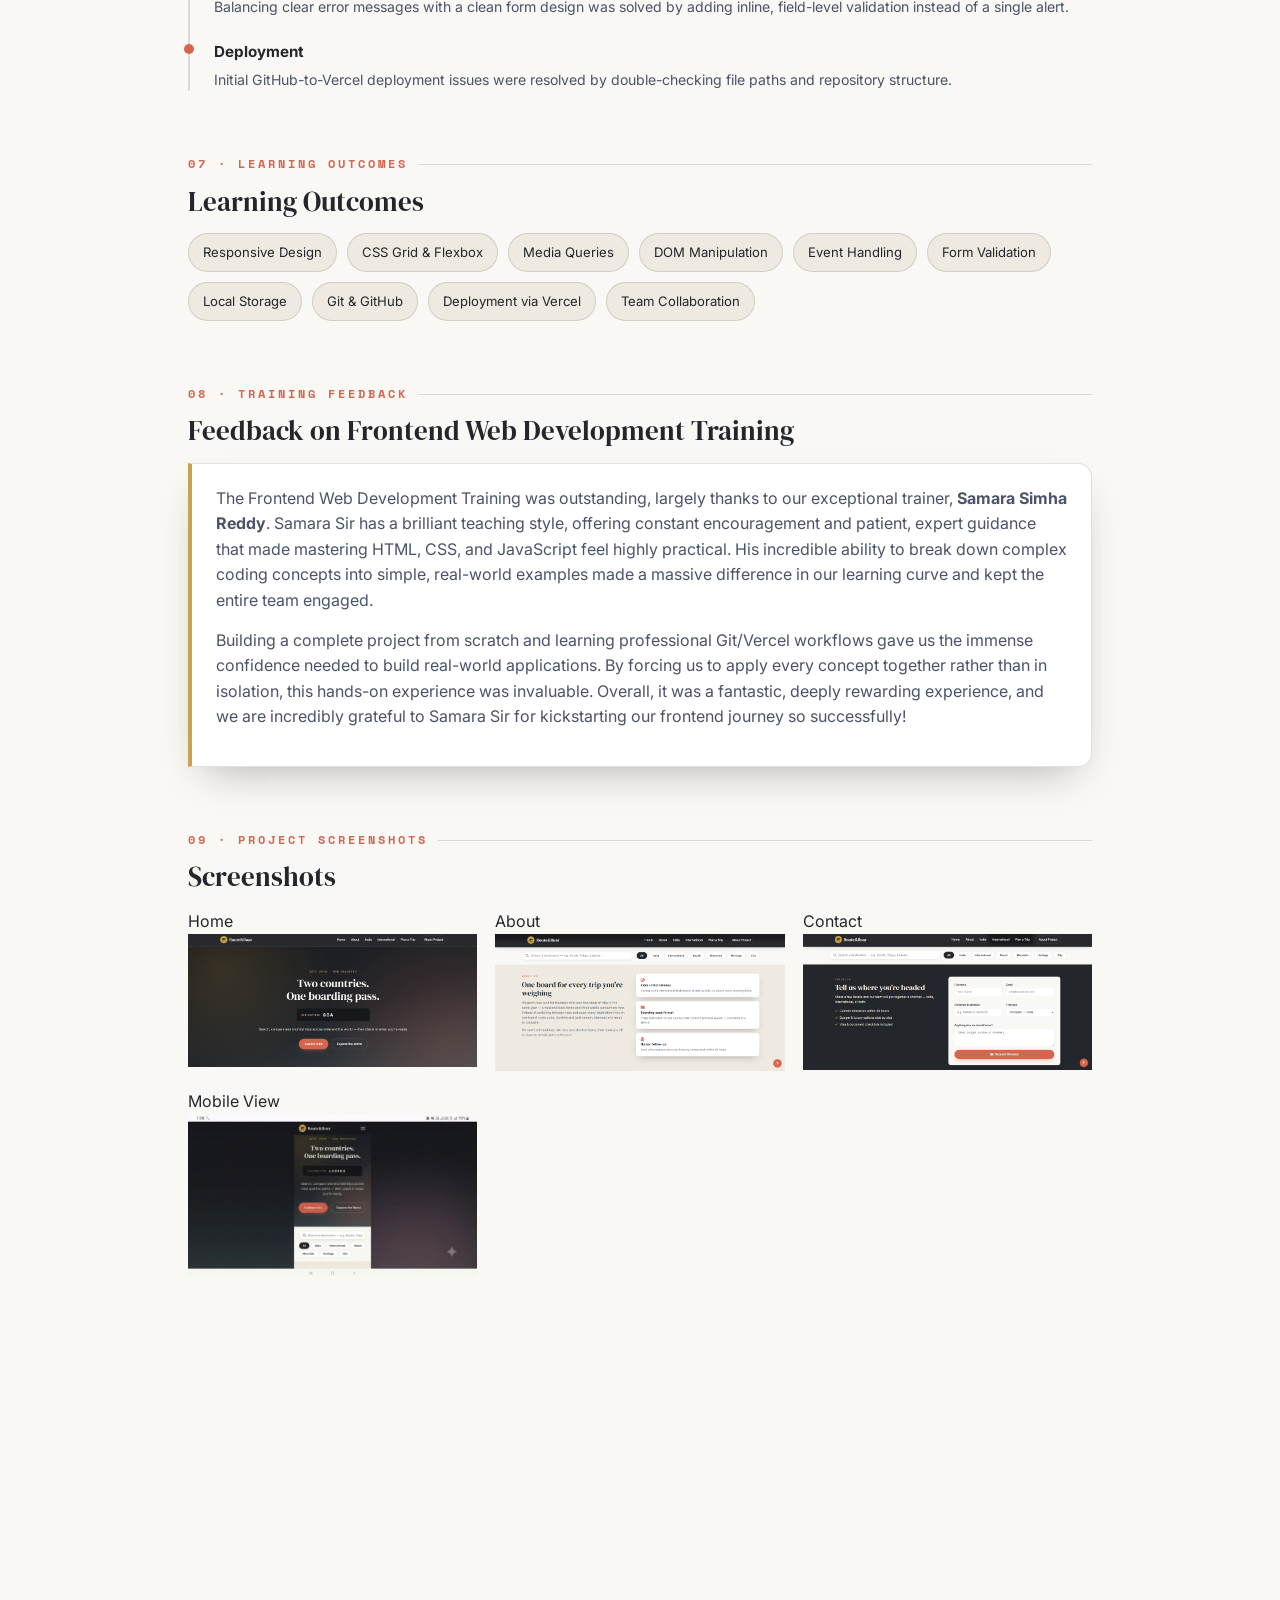
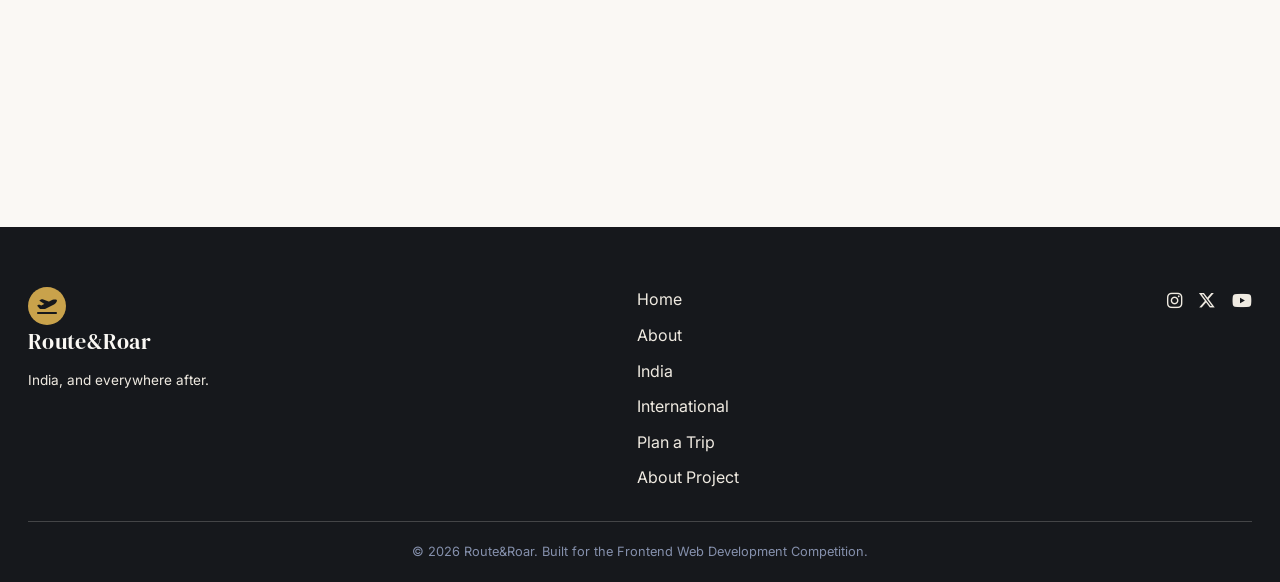
==== commit 17645e56: "Fix HTML encoding issues in about.html" ====
--- a/about.html
+++ b/about.html
@@ -153,20 +153,20 @@
       <div class="contribution-card">
         <h3>Ankitha N</h3>
         <ul>
-          <li><i class="fa-solid fa-check"></i> Homepage design &amp; layout</li>
           <li><i class="fa-solid fa-check"></i> Navigation bar</li>
           <li><i class="fa-solid fa-check"></i> CSS styling &amp; theming</li>
+           <li><i class="fa-solid fa-check"></i> Form validation</li>
            <li><i class="fa-solid fa-check"></i> Responsive design &amp; testing</li>
         </ul>
       </div>
       <div class="contribution-card">
         <h3>Eshwari Naik</h3>
         <ul>
+          <li><i class="fa-solid fa-check"></i> Homepage design &amp; layout</li>
           <li><i class="fa-solid fa-check"></i> JavaScript functionality (search &amp; filters)</li>
           <li><i class="fa-solid fa-check"></i> Form validation</li>
           <li><i class="fa-solid fa-check"></i> Interactive animations</li>
-          <li><i class="fa-solid fa-check"></i> GitHub repository management</li>
-          <li><i class="fa-solid fa-check"></i> Vercel deployment</li>
+          <li><i class="fa-solid fa-check"></i> GitHub repository management & Vercel deployment</li>
         </ul>
       </div>
     </div>
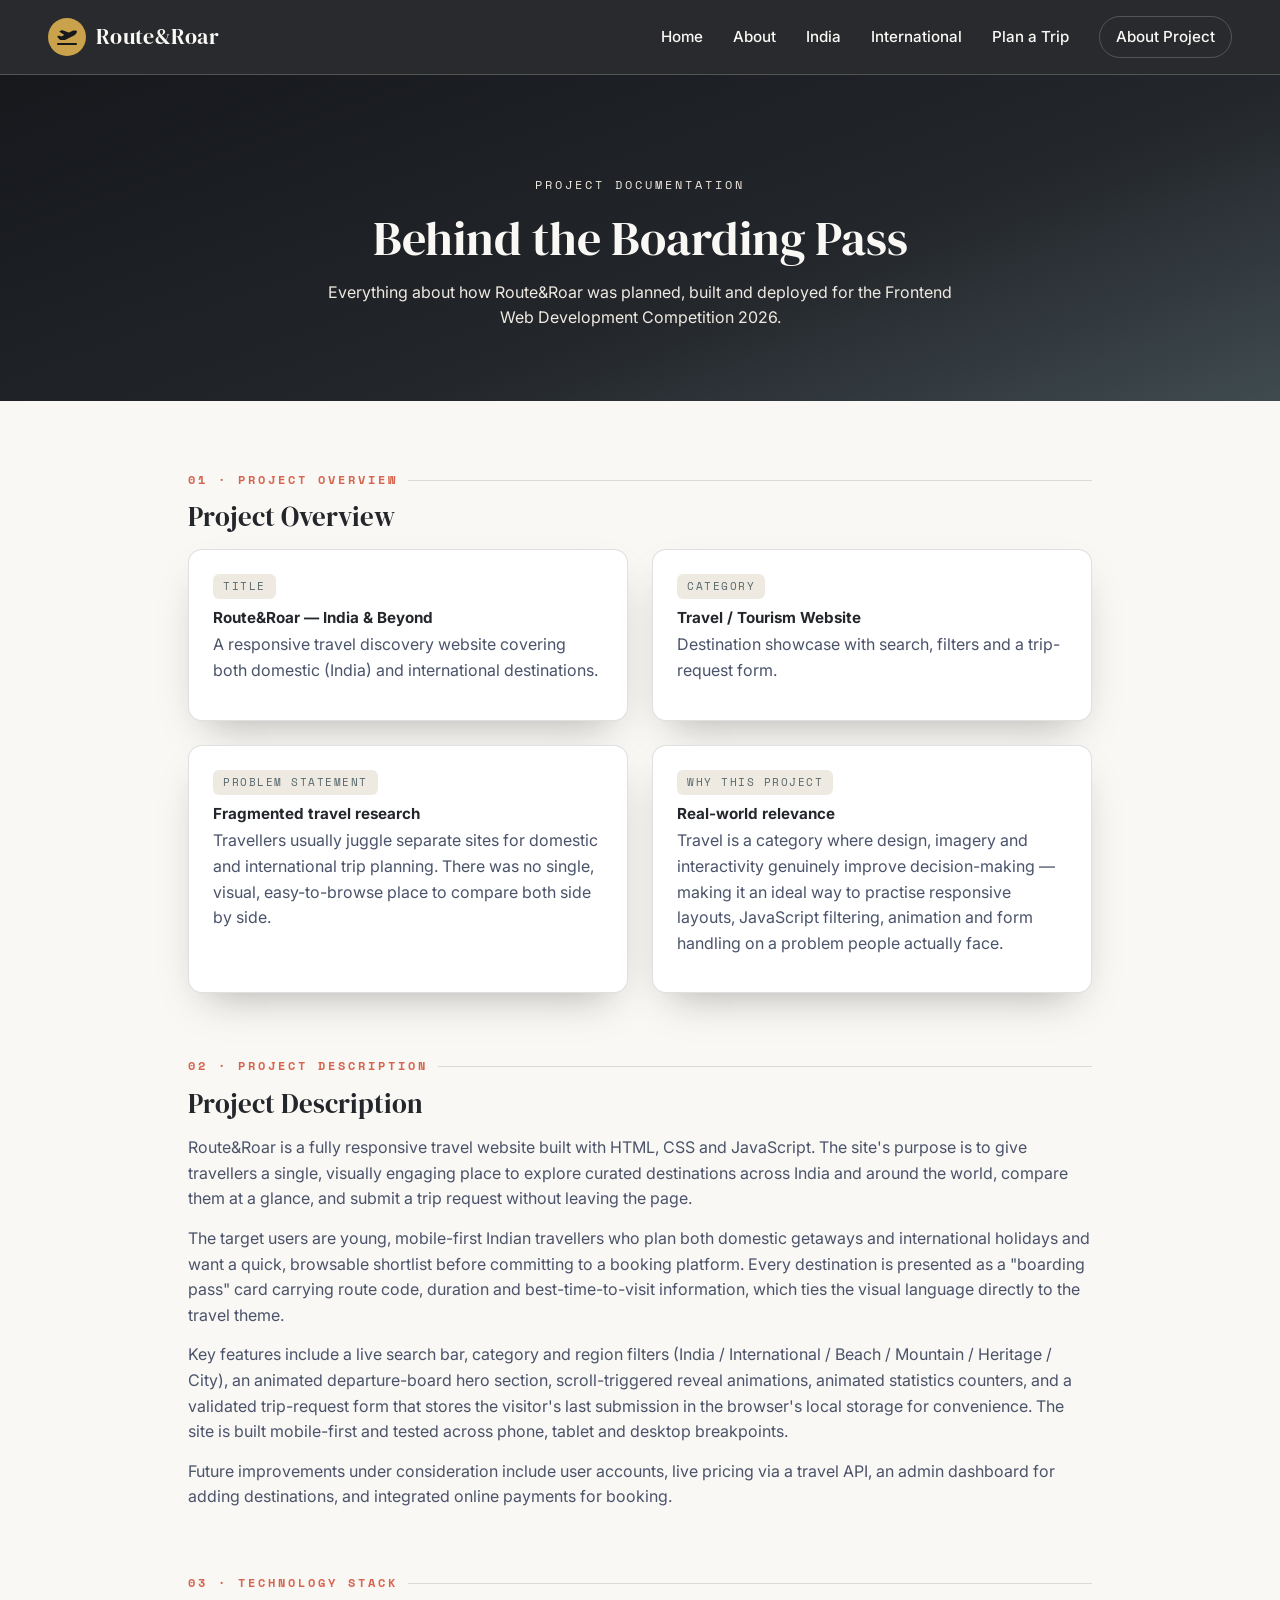
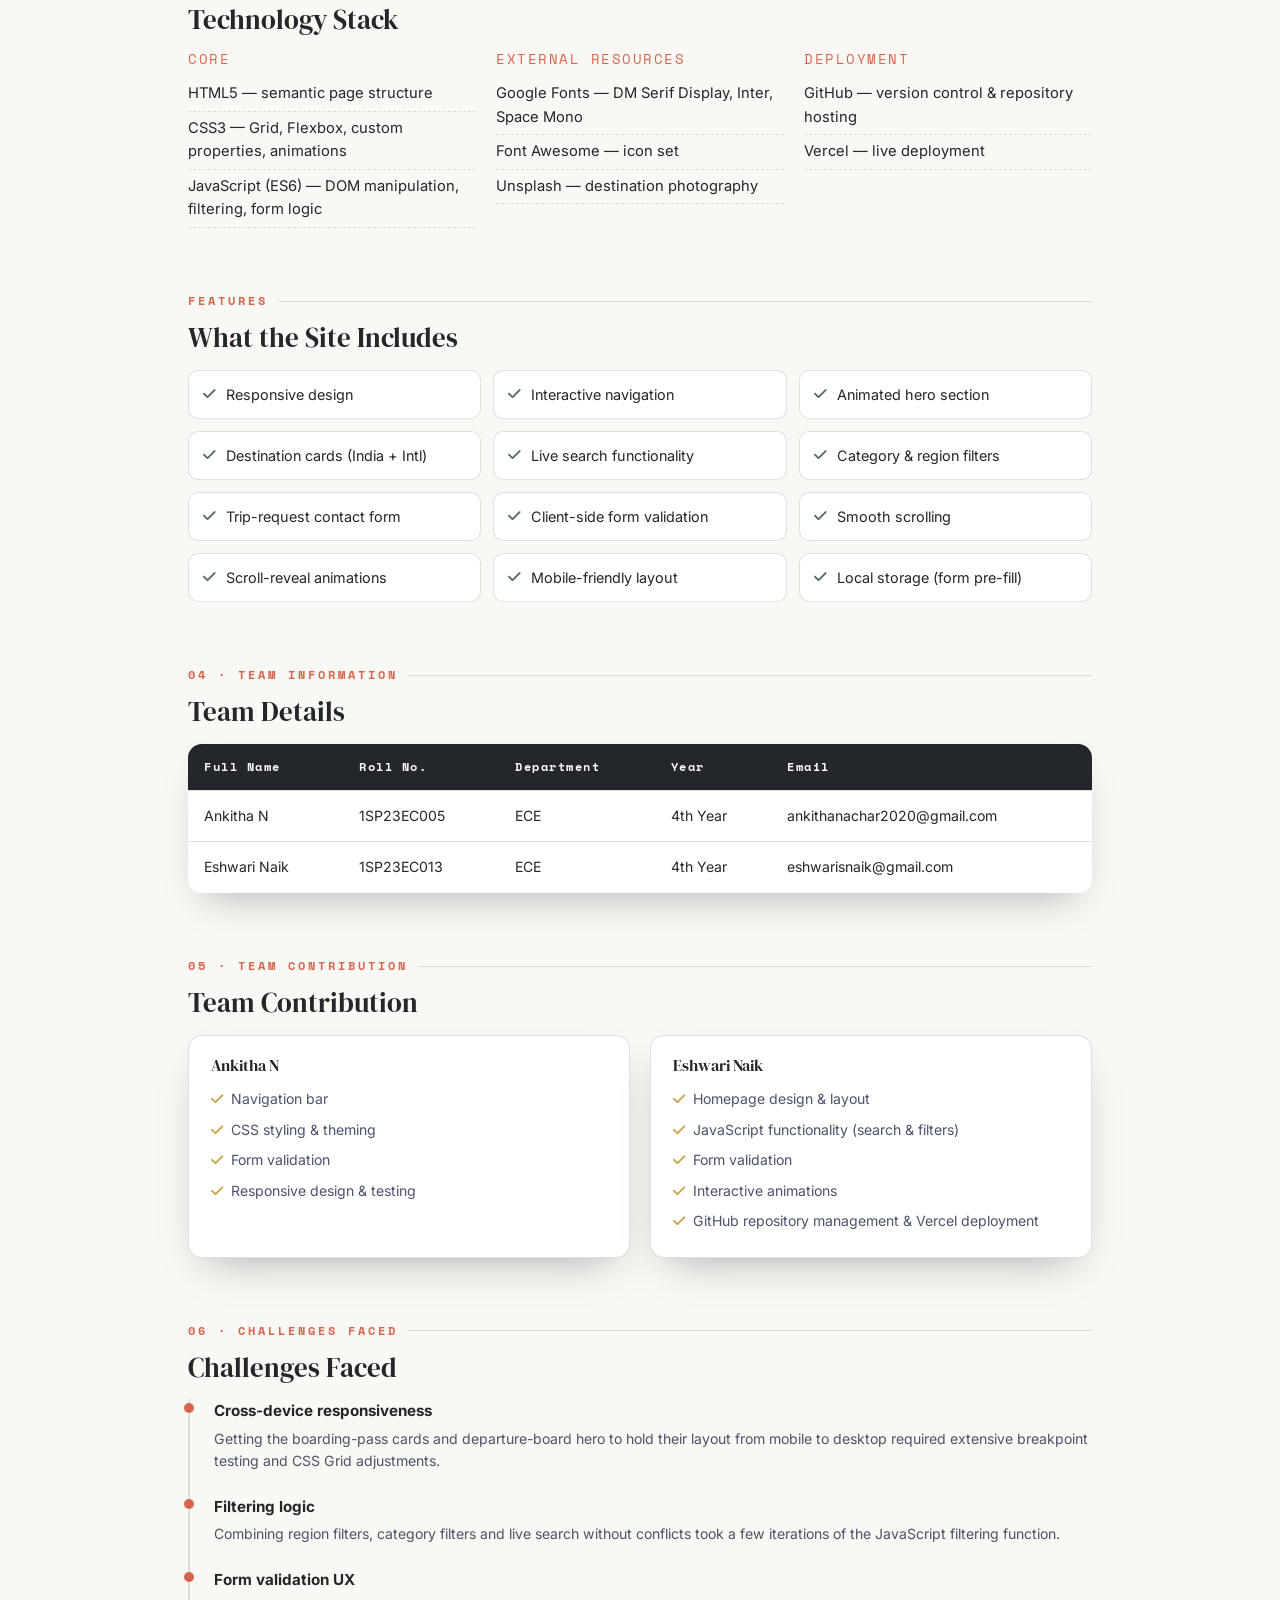
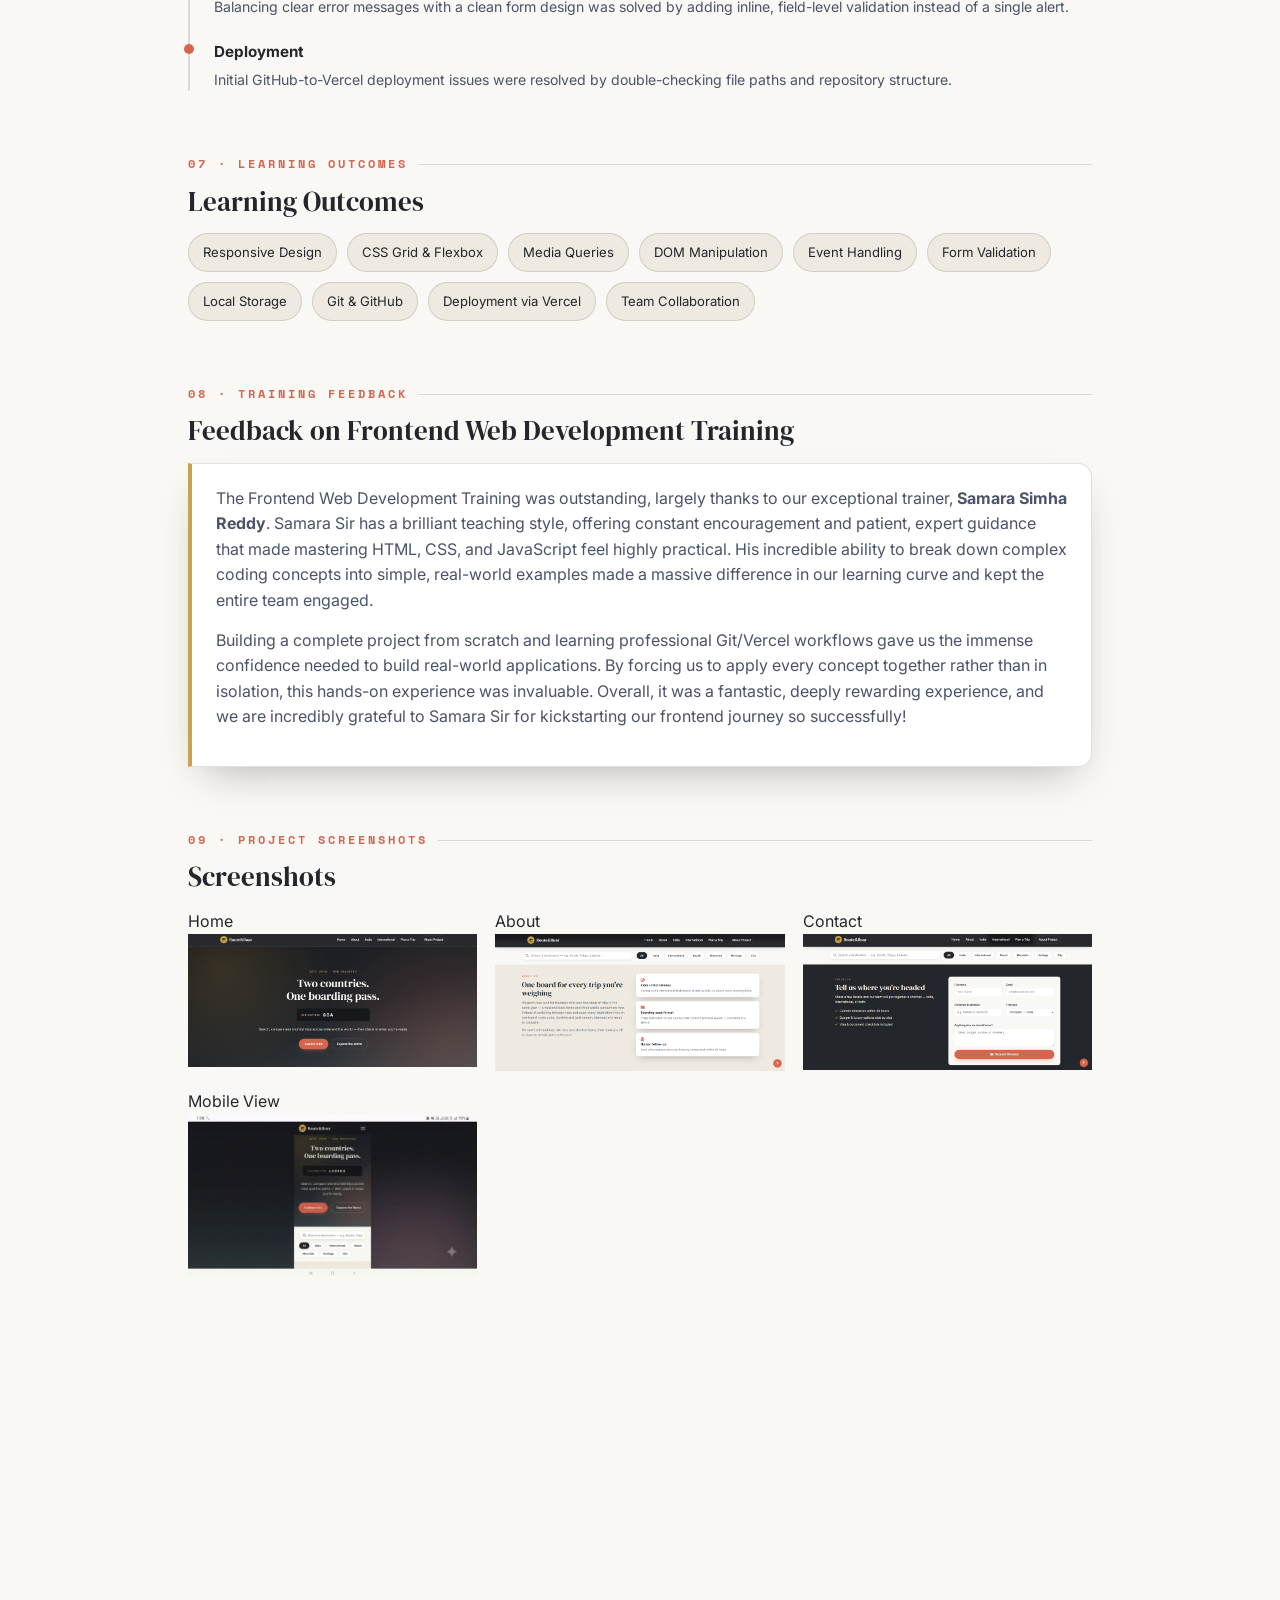
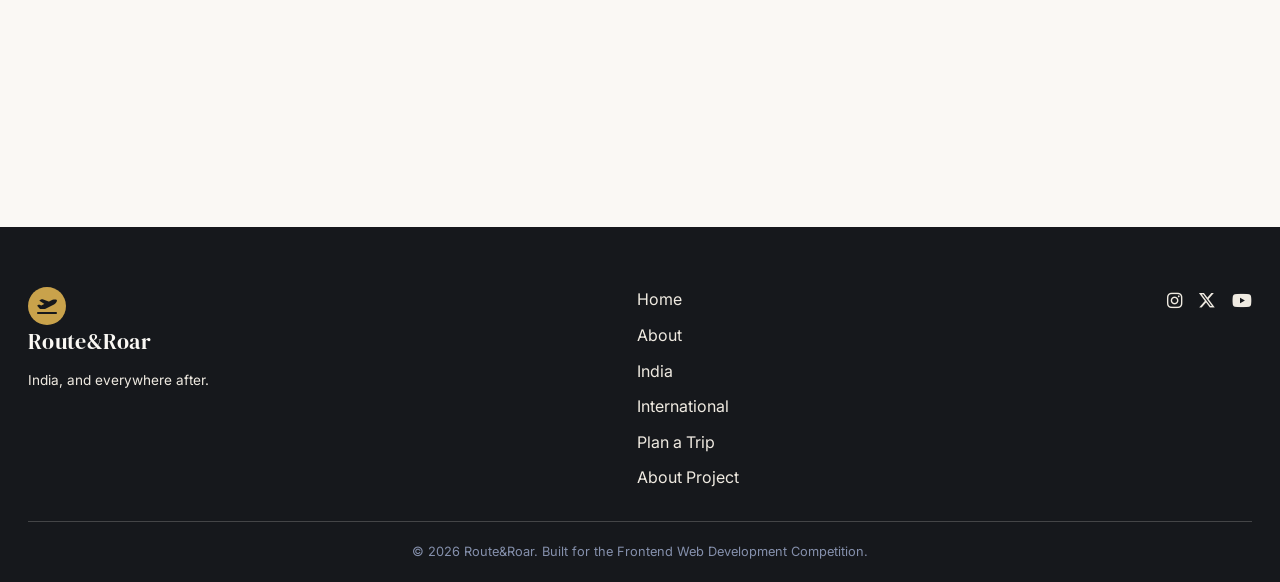
==== commit 143ad865: "Fix HTML encoding issues in about.html" ====
--- a/about.html
+++ b/about.html
@@ -36,7 +36,7 @@
 <section class="doc-hero">
   <p class="eyebrow">PROJECT DOCUMENTATION</p>
   <h1>Behind the Boarding Pass</h1>
-  <p>Everything about how Waypoint was planned, built and deployed for the Frontend Web Development Competition 2026.</p>
+  <p>Everything about how Route&Roar was planned, built and deployed for the Frontend Web Development Competition 2026.</p>
 </section>
 
 <div class="doc-wrap">
